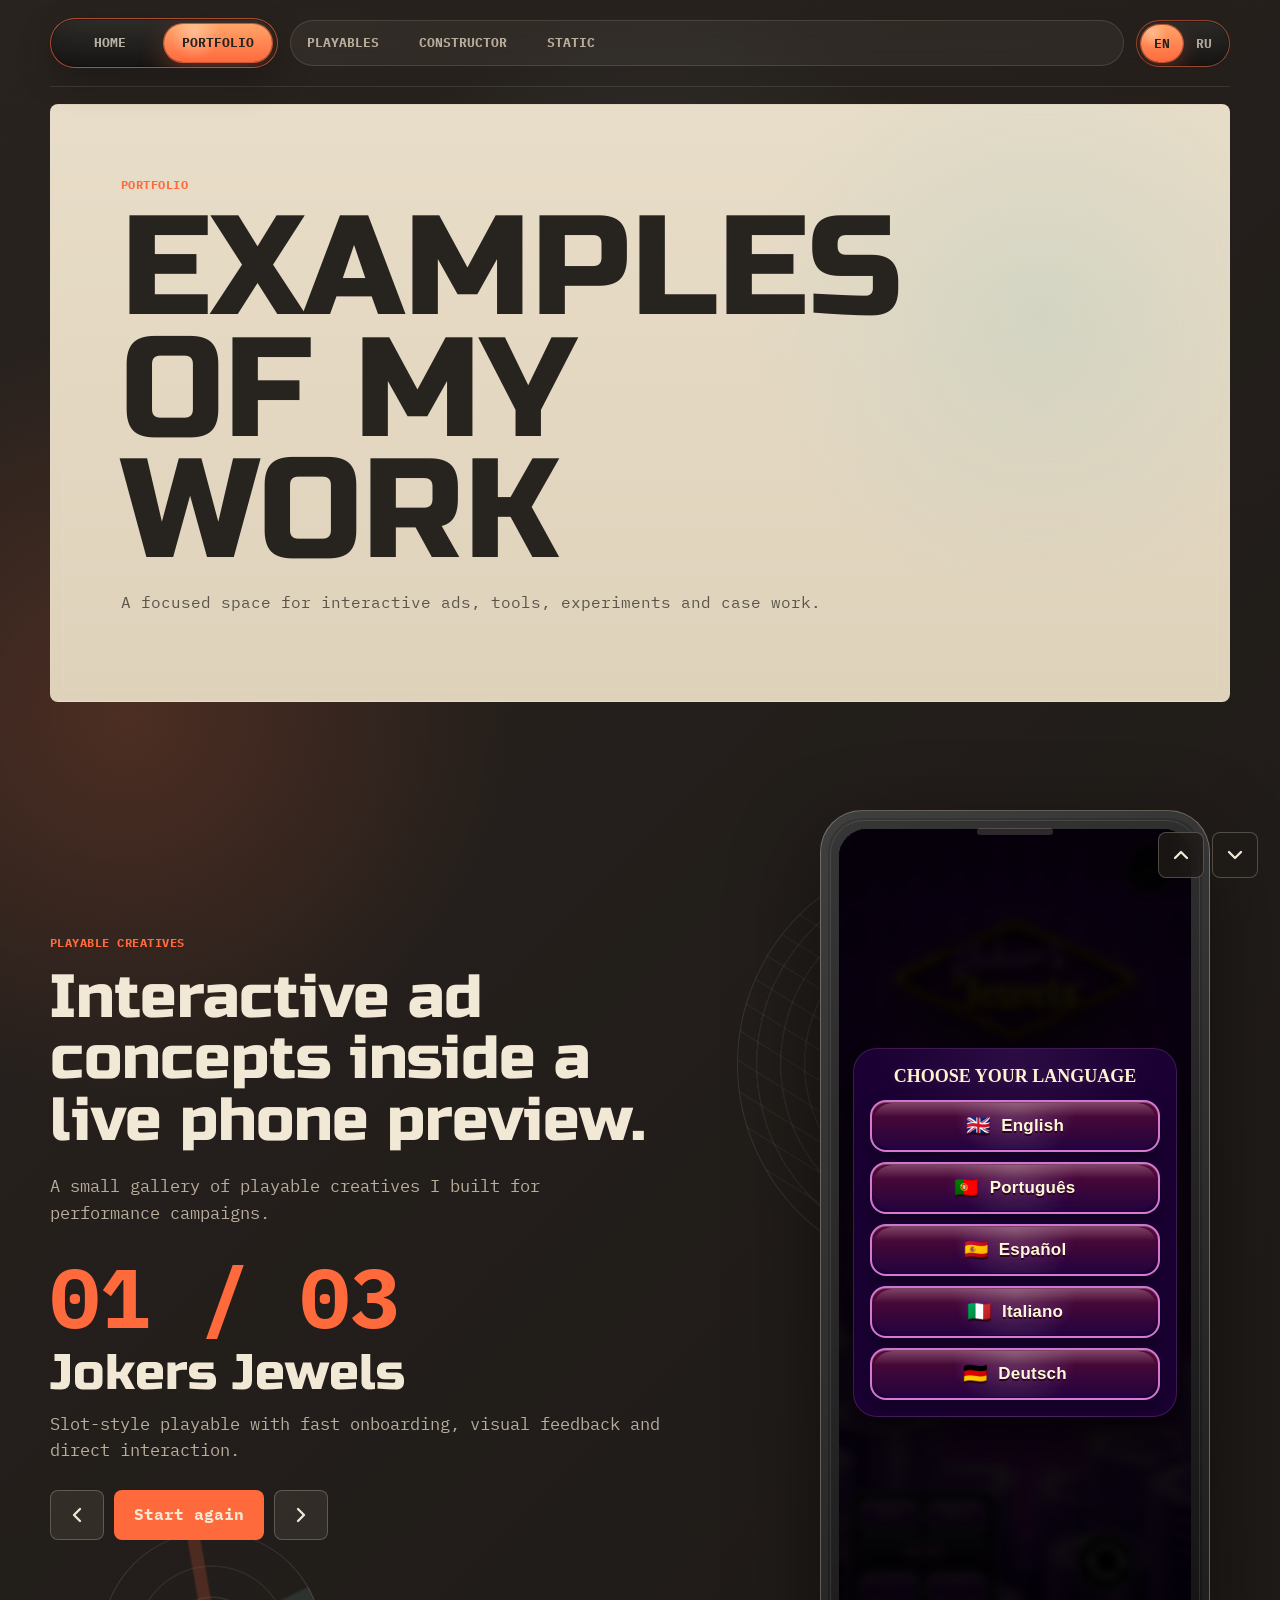
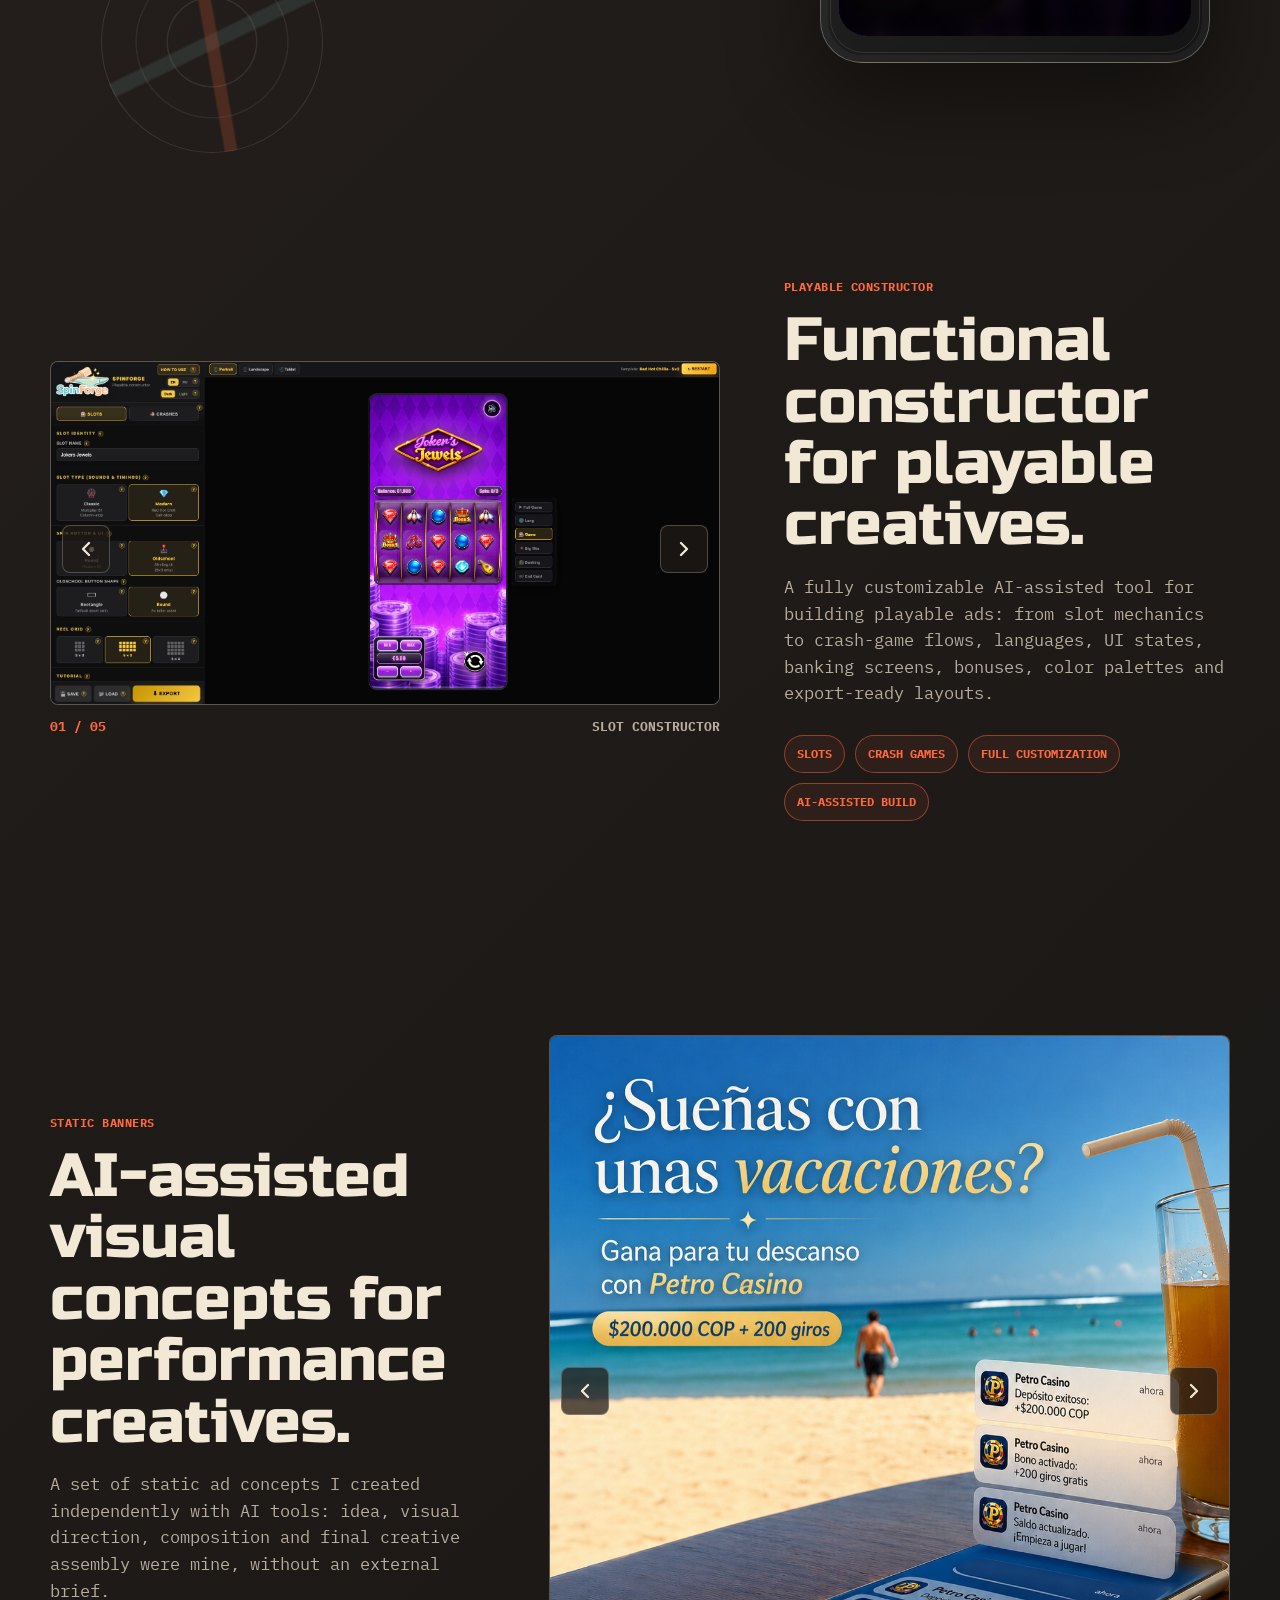
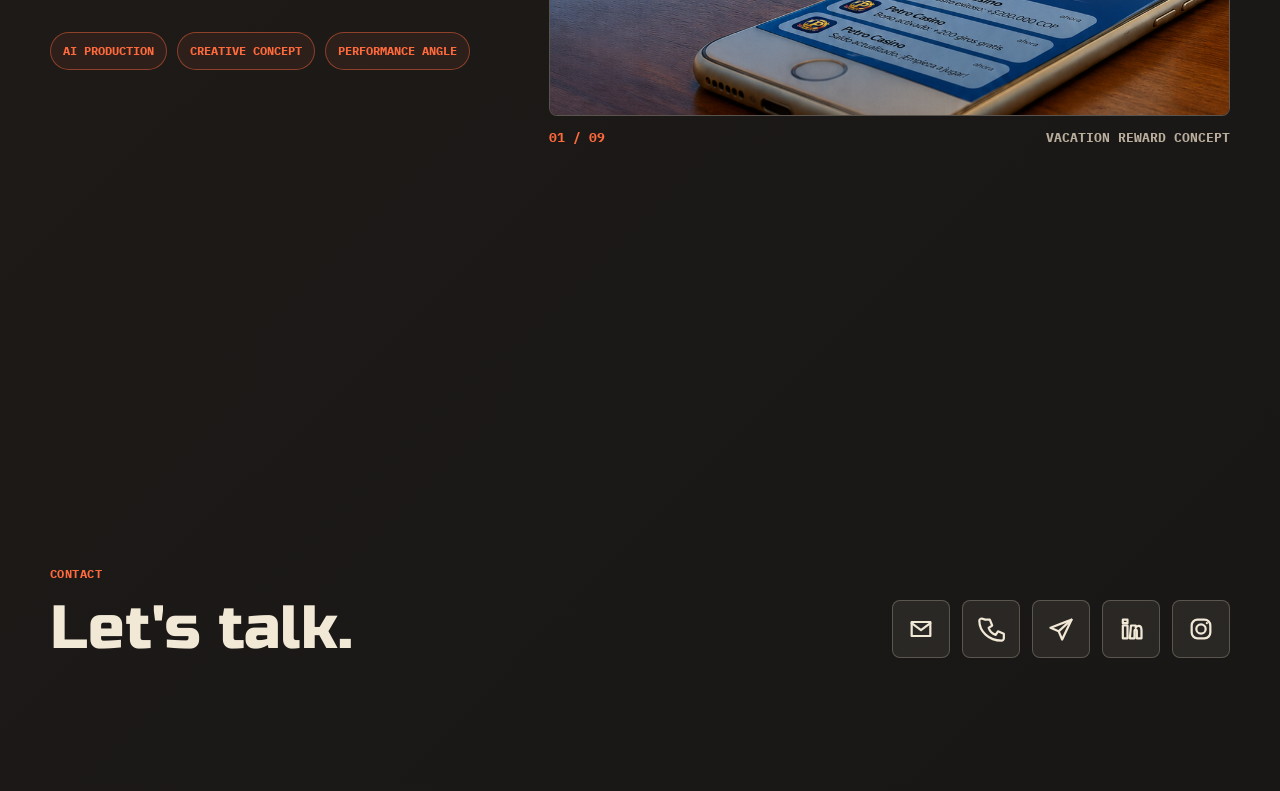
==== resume-site/portfolio.html @ dec9a990 "Add files via upload" ====
<!doctype html>
<html lang="en">
  <head>
    <meta charset="utf-8" />
    <meta name="viewport" content="width=device-width, initial-scale=1" />
    <meta
      name="description"
      content="Portfolio of Malets Danila - playable creatives and performance marketing work."
    />
    <title>Portfolio | Malets Danila</title>
    <link rel="icon" type="image/svg+xml" href="./favicon.svg" />
    <link rel="preconnect" href="https://fonts.googleapis.com" />
    <link rel="preconnect" href="https://fonts.gstatic.com" crossorigin />
    <link
      href="https://fonts.googleapis.com/css2?family=IBM+Plex+Mono:wght@400;500;600;700&family=Inter:wght@400;500;600;700;800&family=Russo+One&display=swap"
      rel="stylesheet"
    />
    <link rel="stylesheet" href="./styles.css" />
  </head>
  <body>
    <div class="grain" aria-hidden="true"></div>
    <header class="site-header">
      <div class="view-switch is-portfolio" aria-label="Site pages">
        <a class="view-switch-button" href="./index.html" data-i18n="nav.home">Home</a>
        <a class="view-switch-button active" href="./portfolio.html" data-i18n="nav.portfolio">Portfolio</a>
      </div>
      <nav class="top-nav" aria-label="Primary navigation">
        <a href="#playables" data-i18n="nav.playables">Playables</a>
        <a href="#constructor" data-i18n="nav.constructor">Constructor</a>
        <a href="#static-banners" data-i18n="nav.static">Static</a>
      </nav>
      <div class="language-switch" aria-label="Language selector">
        <button class="language-button active" type="button" data-lang="en">EN</button>
        <button class="language-button" type="button" data-lang="ru">RU</button>
      </div>
    </header>

    <main id="top">
      <section class="portfolio-hero section-reveal">
        <p class="section-kicker" data-i18n="portfolio.hero.kicker">Portfolio</p>
        <h1 data-i18n="portfolio.hero.title">Examples of my work</h1>
        <p data-i18n="portfolio.hero.body">
          A focused space for interactive ads, tools, experiments and case work.
        </p>
      </section>

      <section class="content-section playable-section portfolio-block section-reveal" id="playables">
        <div class="playable-showcase">
          <div class="playable-panel">
            <p class="section-kicker" data-i18n="playables.kicker">Playable creatives</p>
            <h2 data-i18n="playables.title">Interactive ad concepts inside a live phone preview.</h2>
            <p class="playable-intro" data-i18n="playables.body">
              A small gallery of playable creatives I built for performance campaigns.
            </p>
            <p class="playable-count" data-playable-count>01 / 03</p>
            <h3 data-playable-title>Jokers Jewels</h3>
            <p data-playable-description data-i18n="playables.description.one">
              Slot-style playable with fast onboarding, visual feedback and direct interaction.
            </p>
            <div class="playable-actions">
              <button class="playable-arrow" type="button" data-playable-prev aria-label="Previous creative">
                <svg viewBox="0 0 24 24" aria-hidden="true"><path d="M15 18 9 12l6-6" /></svg>
              </button>
              <button class="restart-button" type="button" data-playable-restart data-i18n="playables.restart">Start again</button>
              <button class="playable-arrow" type="button" data-playable-next aria-label="Next creative">
                <svg viewBox="0 0 24 24" aria-hidden="true"><path d="m9 18 6-6-6-6" /></svg>
              </button>
            </div>
          </div>
          <div class="phone-shell" data-playable-shell>
            <div class="phone-speaker" aria-hidden="true"></div>
            <iframe
              class="playable-frame"
              data-playable-frame
              src="./playables/1.html"
              title="Playable creative preview"
              allow="autoplay; clipboard-write"
            ></iframe>
          </div>
        </div>
      </section>

      <section class="content-section constructor-section portfolio-block section-reveal" id="constructor">
        <div class="constructor-showcase">
          <div class="portfolio-gallery" data-gallery="constructor" aria-label="Playable constructor screenshots">
            <button class="gallery-arrow gallery-arrow-prev" type="button" data-gallery-prev aria-label="Previous screenshot">
              <svg viewBox="0 0 24 24" aria-hidden="true"><path d="M15 18 9 12l6-6" /></svg>
            </button>
            <button class="gallery-open" type="button" data-gallery-open aria-label="Open screenshot">
              <img data-gallery-image src="./assets/constructor/spinforge-slots.png" alt="SpinForge slot constructor interface" />
            </button>
            <button class="gallery-arrow gallery-arrow-next" type="button" data-gallery-next aria-label="Next screenshot">
              <svg viewBox="0 0 24 24" aria-hidden="true"><path d="m9 18 6-6-6-6" /></svg>
            </button>
            <div class="gallery-meta">
              <span data-gallery-count>01 / 05</span>
              <strong data-gallery-title>Slot constructor</strong>
            </div>
          </div>
          <div class="constructor-copy">
            <p class="section-kicker" data-i18n="constructor.kicker">Playable constructor</p>
            <h2 data-i18n="constructor.title">Functional constructor for playable creatives.</h2>
            <p data-i18n="constructor.body">
              A fully customizable AI-assisted tool for building playable ads: from slot mechanics to crash-game flows,
              languages, UI states, banking screens, bonuses, color palettes and export-ready layouts.
            </p>
            <div class="constructor-tags" aria-label="Constructor capabilities">
              <span data-i18n="constructor.tag1">Slots</span>
              <span data-i18n="constructor.tag2">Crash games</span>
              <span data-i18n="constructor.tag3">Full customization</span>
              <span data-i18n="constructor.tag4">AI-assisted build</span>
            </div>
          </div>
        </div>
      </section>

      <section class="content-section static-banners-section portfolio-block section-reveal" id="static-banners">
        <div class="static-banners-showcase">
          <div class="static-banners-copy">
            <p class="section-kicker" data-i18n="banners.kicker">Static banners</p>
            <h2 data-i18n="banners.title">AI-assisted visual concepts for performance creatives.</h2>
            <p data-i18n="banners.body">
              A set of static ad concepts I created independently with AI tools: idea, visual direction,
              composition and final creative assembly were mine, without an external brief.
            </p>
            <div class="constructor-tags" aria-label="Static banner capabilities">
              <span data-i18n="banners.tag1">AI production</span>
              <span data-i18n="banners.tag2">Creative concept</span>
              <span data-i18n="banners.tag3">Performance angle</span>
            </div>
          </div>
          <div class="portfolio-gallery" data-gallery="banners" aria-label="Static banner examples">
            <button class="gallery-arrow gallery-arrow-prev" type="button" data-gallery-prev aria-label="Previous banner">
              <svg viewBox="0 0 24 24" aria-hidden="true"><path d="M15 18 9 12l6-6" /></svg>
            </button>
            <button class="gallery-open" type="button" data-gallery-open aria-label="Open banner">
              <img data-gallery-image src="./assets/banners/pint-2.png" alt="Static AI banner concept" />
            </button>
            <button class="gallery-arrow gallery-arrow-next" type="button" data-gallery-next aria-label="Next banner">
              <svg viewBox="0 0 24 24" aria-hidden="true"><path d="m9 18 6-6-6-6" /></svg>
            </button>
            <div class="gallery-meta">
              <span data-gallery-count>01 / 09</span>
              <strong data-gallery-title>Vacation reward concept</strong>
            </div>
          </div>
        </div>
      </section>
    </main>

    <footer class="site-footer portfolio-contact section-reveal" id="contact">
      <div>
        <p class="section-kicker" data-i18n="contact.kicker">Contact</p>
        <h2 data-i18n="contact.title">Let's talk.</h2>
      </div>
      <div class="contact-zone">
        <div class="contact-icons" aria-label="Contact links">
          <button
            class="contact-icon"
            type="button"
            data-contact-menu
            data-contact-type="email"
            data-contact-value="malets0803@gmail.com"
            data-contact-url="mailto:malets0803@gmail.com"
            aria-label="Email"
          >
            <svg viewBox="0 0 24 24" aria-hidden="true"><path d="M4 6h16v12H4z" /><path d="m4 7 8 6 8-6" /></svg>
          </button>
          <button
            class="contact-icon"
            type="button"
            data-contact-menu
            data-contact-type="phone"
            data-contact-value="+375447981354"
            data-contact-url="tel:+375447981354"
            aria-label="Phone"
          >
            <svg viewBox="0 0 24 24" aria-hidden="true"><path d="M7 4h4l2 5-3 2c1 3 3 5 6 6l2-3 5 2v4c0 1-1 2-2 2C10 22 2 14 2 5c0-1 1-2 2-2Z" /></svg>
          </button>
          <a class="contact-icon" href="https://t.me/Denial43" target="_blank" rel="noreferrer" aria-label="Telegram">
            <svg viewBox="0 0 24 24" aria-hidden="true"><path d="M21 4 3 11l7 3 3 7 8-17Z" /><path d="m10 14 11-10" /></svg>
          </a>
          <a class="contact-icon" href="https://www.linkedin.com/in/denial43/" target="_blank" rel="noreferrer" aria-label="LinkedIn">
            <svg viewBox="0 0 24 24" aria-hidden="true"><path d="M5 9h4v11H5zM5 4h4v3H5zM12 9h4v2c1-2 5-3 5 2v7h-4v-6c0-2-2-2-2 0v6h-4z" /></svg>
          </a>
          <a class="contact-icon" href="https://www.instagram.com/denialmalets" target="_blank" rel="noreferrer" aria-label="Instagram">
            <svg viewBox="0 0 24 24" aria-hidden="true"><rect x="4" y="4" width="16" height="16" rx="5" /><circle cx="12" cy="12" r="4" /><path d="M17 7h.01" /></svg>
          </a>
        </div>
      </div>
    </footer>

    <div class="portfolio-jump" aria-label="Portfolio section navigation">
      <button type="button" data-portfolio-prev aria-label="Previous portfolio block">
        <svg viewBox="0 0 24 24" aria-hidden="true"><path d="m6 15 6-6 6 6" /></svg>
      </button>
      <button type="button" data-portfolio-next aria-label="Next portfolio block">
        <svg viewBox="0 0 24 24" aria-hidden="true"><path d="m6 9 6 6 6-6" /></svg>
      </button>
    </div>

    <div class="gallery-lightbox" data-lightbox hidden>
      <button class="lightbox-close" type="button" data-lightbox-close aria-label="Close image">
        <svg viewBox="0 0 24 24" aria-hidden="true"><path d="M6 6l12 12M18 6 6 18" /></svg>
      </button>
      <button class="lightbox-arrow lightbox-arrow-prev" type="button" data-lightbox-prev aria-label="Previous image">
        <svg viewBox="0 0 24 24" aria-hidden="true"><path d="M15 18 9 12l6-6" /></svg>
      </button>
      <img data-lightbox-image src="" alt="" />
      <button class="lightbox-arrow lightbox-arrow-next" type="button" data-lightbox-next aria-label="Next image">
        <svg viewBox="0 0 24 24" aria-hidden="true"><path d="m9 18 6-6-6-6" /></svg>
      </button>
    </div>

    <div class="contact-popover" data-contact-popover hidden>
      <p data-contact-label></p>
      <div>
        <button type="button" data-copy-contact data-i18n="contact.copy">Copy</button>
        <a href="#" data-open-contact data-i18n="contact.open">Contact</a>
      </div>
    </div>

    <script src="./script.js"></script>
  </body>
</html>
---- resume-site/styles.css ----
:root {
  --bg: #211c18;
  --paper: #e8ddc8;
  --paper-soft: #d8ccb6;
  --surface: rgba(232, 221, 200, 0.08);
  --surface-strong: rgba(232, 221, 200, 0.14);
  --text: #f2e8d6;
  --muted: #b9ad9c;
  --line: rgba(232, 221, 200, 0.26);
  --red: #ff6a3d;
  --cyan: #8ec5c2;
  --lime: #ff6a3d;
  --gold: #ff8a4f;
  --ink: #27231f;
  --shadow: 0 24px 80px rgba(0, 0, 0, 0.42);
  --font-display: "Russo One", Inter, system-ui, sans-serif;
  --font-body: "IBM Plex Mono", Inter, system-ui, sans-serif;
}

* {
  box-sizing: border-box;
}

html {
  width: 100%;
  max-width: 100%;
  overflow-x: hidden;
  scroll-behavior: smooth;
}

body {
  width: 100%;
  max-width: 100%;
  margin: 0;
  min-height: 100vh;
  overflow-x: hidden;
  background:
    radial-gradient(circle at 52% 8%, rgba(142, 197, 194, 0.12), transparent 20rem),
    radial-gradient(circle at 10% 18%, rgba(255, 106, 61, 0.18), transparent 24rem),
    linear-gradient(135deg, #29231f 0%, #1f1b18 48%, #181716 100%);
  color: var(--text);
  font-family: var(--font-body);
  line-height: 1.6;
}

body.lightbox-open {
  overflow: hidden;
}

a {
  color: inherit;
  text-decoration: none;
}

button,
a {
  -webkit-tap-highlight-color: transparent;
}

button {
  font: inherit;
}

img,
svg {
  display: block;
}

.tool-icon-sprite {
  position: absolute;
  width: 0;
  height: 0;
  overflow: hidden;
}

.grain {
  position: fixed;
  inset: 0;
  z-index: -1;
  opacity: 0.24;
  pointer-events: none;
  background-image:
    linear-gradient(rgba(232, 221, 200, 0.05) 1px, transparent 1px),
    linear-gradient(90deg, rgba(232, 221, 200, 0.04) 1px, transparent 1px);
  background-size: 34px 34px;
  mask-image: linear-gradient(to bottom, black, transparent 88%);
}

.site-header {
  position: fixed;
  top: 0;
  left: 50%;
  z-index: 20;
  display: grid;
  grid-template-columns: auto minmax(0, 1fr) auto;
  align-items: center;
  gap: 12px;
  width: min(1180px, calc(100% - 32px));
  margin: 0 auto;
  padding: 18px 0;
  border-bottom: 1px solid rgba(232, 221, 200, 0.12);
  backdrop-filter: blur(18px);
  transform: translateX(-50%);
}

.view-switch {
  position: relative;
  display: inline-grid;
  grid-template-columns: 1fr 1fr;
  gap: 0;
  min-width: max-content;
  padding: 5px;
  border: 1px solid rgba(255, 106, 61, 0.62);
  border-radius: 999px;
  background:
    linear-gradient(180deg, rgba(232, 221, 200, 0.11), rgba(232, 221, 200, 0.025)),
    #171615;
  box-shadow:
    inset 0 0 0 1px rgba(0, 0, 0, 0.34),
    inset 0 -16px 28px rgba(0, 0, 0, 0.22),
    0 14px 36px rgba(0, 0, 0, 0.24);
  overflow: hidden;
}

.view-switch::before {
  content: "";
  position: absolute;
  top: 5px;
  bottom: 5px;
  left: 5px;
  z-index: 0;
  width: calc((100% - 10px) / 2);
  border-radius: 999px;
  background:
    radial-gradient(circle at 28% 24%, rgba(255, 232, 203, 0.46), transparent 32%),
    linear-gradient(180deg, rgba(255, 164, 106, 1), rgba(255, 106, 61, 1));
  box-shadow:
    0 0 0 1px rgba(255, 106, 61, 0.72),
    0 10px 28px rgba(255, 106, 61, 0.32);
  transition:
    transform 560ms cubic-bezier(0.16, 1, 0.3, 1),
    width 560ms cubic-bezier(0.16, 1, 0.3, 1);
}

.view-switch.is-portfolio::before {
  transform: translateX(100%);
}

.view-switch.is-home.switching-to-portfolio::before {
  transform: translateX(100%);
}

.view-switch.is-portfolio.switching-to-home::before {
  transform: translateX(0);
}

.view-switch-button {
  position: relative;
  z-index: 1;
  display: inline-flex;
  min-height: 38px;
  align-items: center;
  justify-content: center;
  min-width: 106px;
  border: 0;
  border-radius: 999px;
  padding: 8px 18px;
  color: rgba(242, 232, 214, 0.72);
  font-size: 0.8rem;
  font-weight: 900;
  line-height: 1;
  text-transform: uppercase;
  white-space: nowrap;
  transition:
    color 300ms ease,
    transform 240ms ease;
}

.view-switch-button:hover {
  transform: translateY(-1px);
}

.view-switch-button.active {
  color: var(--ink);
}

.top-nav {
  display: flex;
  justify-content: flex-start;
  gap: clamp(8px, 1.5vw, 16px);
  min-width: 0;
  overflow: hidden;
  border: 1px solid rgba(232, 221, 200, 0.14);
  border-radius: 999px;
  padding: 4px;
  background: rgba(232, 221, 200, 0.055);
  color: var(--muted);
  font-size: 0.8rem;
  font-weight: 700;
  text-transform: uppercase;
  animation: navTrackIn 420ms ease both;
}

.top-nav a {
  display: inline-flex;
  min-height: 34px;
  align-items: center;
  justify-content: center;
  border: 1px solid transparent;
  border-radius: 999px;
  padding: 7px 11px;
  white-space: nowrap;
  transition:
    color 180ms ease,
    border-color 180ms ease,
    background 180ms ease,
    transform 180ms ease;
  animation: navItemIn 460ms ease both;
}

.top-nav a:nth-child(2) {
  animation-delay: 40ms;
}

.top-nav a:nth-child(3) {
  animation-delay: 80ms;
}

.top-nav a:nth-child(4) {
  animation-delay: 120ms;
}

.top-nav a:hover {
  border-color: rgba(255, 106, 61, 0.28);
  background: rgba(255, 106, 61, 0.08);
  color: var(--text);
  transform: translateY(-1px);
}

.language-switch {
  position: relative;
  display: inline-grid;
  grid-template-columns: 1fr 1fr;
  flex: 0 0 auto;
  padding: 4px;
  border: 1px solid rgba(255, 106, 61, 0.5);
  border-radius: 999px;
  background:
    linear-gradient(180deg, rgba(232, 221, 200, 0.1), rgba(232, 221, 200, 0.02)),
    #171615;
  box-shadow:
    inset 0 0 0 1px rgba(0, 0, 0, 0.28),
    inset 0 -12px 22px rgba(0, 0, 0, 0.2);
  overflow: hidden;
}

.language-switch::before {
  content: "";
  position: absolute;
  top: 4px;
  bottom: 4px;
  left: 4px;
  width: calc((100% - 8px) / 2);
  border-radius: 999px;
  background:
    radial-gradient(circle at 28% 24%, rgba(255, 232, 203, 0.42), transparent 34%),
    linear-gradient(180deg, rgba(255, 164, 106, 1), rgba(255, 106, 61, 1));
  box-shadow:
    0 0 0 1px rgba(255, 106, 61, 0.64),
    0 8px 22px rgba(255, 106, 61, 0.28);
  transition: transform 420ms cubic-bezier(0.16, 1, 0.3, 1);
}

html[lang="ru"] .language-switch::before {
  transform: translateX(100%);
}

.language-button {
  position: relative;
  z-index: 1;
  min-width: 42px;
  border: 0;
  border-radius: 999px;
  padding: 8px 10px;
  background: transparent;
  color: rgba(242, 232, 214, 0.68);
  cursor: pointer;
  font-size: 0.82rem;
  font-weight: 800;
  transition:
    color 220ms ease,
    transform 180ms ease;
}

.language-button:hover {
  transform: translateY(-1px);
}

.language-button.active {
  color: var(--ink);
}

main,
.site-footer {
  width: min(1180px, calc(100% - 32px));
  margin: 0 auto;
  min-width: 0;
}

main {
  padding-top: 86px;
}

.hero {
  display: grid;
  grid-template-columns: minmax(0, 1.04fr) minmax(320px, 0.72fr);
  gap: clamp(32px, 6vw, 64px);
  align-items: center;
  min-height: calc(100vh - 86px);
  margin-top: 18px;
  border: 1px solid var(--line);
  border-radius: 8px;
  padding: clamp(24px, 4vw, 48px);
  background:
    radial-gradient(circle at 64% 38%, rgba(142, 197, 194, 0.22), transparent 15rem),
    linear-gradient(180deg, var(--paper) 0%, #dfd2bb 100%);
  color: var(--ink);
}

.eyebrow,
.section-kicker,
.about-label {
  margin: 0 0 14px;
  color: var(--red);
  font-size: 0.76rem;
  font-weight: 800;
  letter-spacing: 0.04em;
  text-transform: uppercase;
}

h1,
h2,
h3,
p {
  margin-top: 0;
}

h1 {
  max-width: 850px;
  margin-bottom: 18px;
  font-size: clamp(3.7rem, 11vw, 9.8rem);
  line-height: 0.86;
  font-family: var(--font-display);
  font-weight: 400;
  letter-spacing: 0;
  overflow-wrap: normal;
  word-break: keep-all;
}

html[lang="ru"] h1 {
  font-size: clamp(3.6rem, 10.2vw, 9.1rem);
}

h2 {
  margin-bottom: 22px;
  font-size: clamp(2rem, 4.8vw, 4.4rem);
  line-height: 1;
  font-family: var(--font-display);
  font-weight: 400;
  letter-spacing: 0;
}

h3 {
  margin-bottom: 10px;
  font-size: 1.08rem;
  line-height: 1.25;
  font-family: var(--font-display);
  font-weight: 400;
}

.hero-role {
  max-width: 700px;
  color: var(--red);
  font-size: clamp(0.98rem, 1.8vw, 1.28rem);
  font-weight: 800;
  text-transform: uppercase;
}

.hero-summary {
  max-width: 700px;
  color: rgba(39, 35, 31, 0.74);
  font-size: clamp(1rem, 1.45vw, 1.08rem);
}

.hero-actions {
  display: flex;
  flex-wrap: wrap;
  gap: 12px;
  margin-top: 32px;
}

.primary-action,
.secondary-action {
  display: inline-flex;
  min-height: 48px;
  align-items: center;
  justify-content: center;
  border-radius: 8px;
  padding: 13px 18px;
  font-weight: 800;
  text-transform: uppercase;
  font-size: 0.8rem;
  transition:
    transform 180ms ease,
    border-color 180ms ease,
    background 180ms ease;
}

.primary-action {
  background: var(--red);
  color: var(--ink);
}

.secondary-action {
  border: 1px solid rgba(39, 35, 31, 0.3);
  background: transparent;
  color: var(--ink);
}

.primary-action:hover,
.secondary-action:hover {
  transform: translateY(-2px);
}

.hero-visual {
  position: relative;
  justify-self: end;
  width: min(430px, 100%);
}

.portrait-frame {
  position: relative;
  overflow: hidden;
  border: 1px solid rgba(39, 35, 31, 0.32);
  border-radius: 8px;
  box-shadow: var(--shadow);
  transform: rotate(1.5deg);
}

.carousel {
  aspect-ratio: 3 / 4;
  background: rgba(39, 35, 31, 0.12);
}

.carousel-slide {
  position: absolute;
  inset: 0;
  width: 100%;
  height: 100%;
  object-fit: cover;
  object-position: center;
  opacity: 0;
  transform: scale(1.03);
  filter: saturate(1.08) contrast(1.04);
  transition:
    opacity 700ms ease,
    transform 1100ms ease;
}

.carousel-slide:nth-child(2) {
  object-position: 50% 34%;
}

.carousel-slide:nth-child(3) {
  object-position: 48% 48%;
}

.carousel-slide.active {
  opacity: 1;
  transform: scale(1);
}

.carousel-controls {
  position: absolute;
  inset: 0;
  display: flex;
  align-items: center;
  justify-content: space-between;
  padding: 0 12px;
  pointer-events: none;
}

.carousel-button {
  display: grid;
  width: 46px;
  height: 46px;
  place-items: center;
  border: 1px solid rgba(232, 221, 200, 0.32);
  border-radius: 999px;
  background: rgba(17, 17, 18, 0.64);
  color: var(--text);
  cursor: pointer;
  pointer-events: auto;
  backdrop-filter: blur(12px);
  transition:
    transform 180ms ease,
    background 180ms ease,
    border-color 180ms ease;
}

.carousel-button:hover {
  border-color: rgba(199, 255, 102, 0.54);
  background: rgba(17, 17, 18, 0.86);
  transform: scale(1.05);
}

.carousel-button svg {
  width: 25px;
  height: 25px;
  fill: none;
  stroke: currentColor;
  stroke-width: 2.4;
  stroke-linecap: round;
  stroke-linejoin: round;
}

.carousel-dots {
  display: flex;
  justify-content: center;
  gap: 8px;
  margin-top: 18px;
}

.carousel-dots span {
  width: 28px;
  height: 4px;
  border-radius: 999px;
  background: rgba(39, 35, 31, 0.24);
}

.carousel-dots span.active {
  background: var(--red);
}

.metrics-strip {
  display: grid;
  grid-template-columns: repeat(4, minmax(0, 1fr));
  gap: 1px;
  overflow: hidden;
  border: 1px solid var(--line);
  border-radius: 8px;
  background: var(--line);
}

.metrics-strip article {
  min-height: 150px;
  padding: 24px;
  background: var(--paper);
  color: var(--ink);
  position: relative;
}

.metrics-strip article::before,
.skill-card::before,
.achievement-grid article::before,
.about-card::before,
.experience-card::before {
  content: "";
  position: absolute;
  inset: 10px;
  border: 1px solid rgba(39, 35, 31, 0.18);
  clip-path: polygon(0 0, 28px 0, 28px 1px, 1px 1px, 1px 28px, 0 28px, 0 0, 100% 0, 100% 28px, calc(100% - 1px) 28px, calc(100% - 1px) 1px, calc(100% - 28px) 1px, calc(100% - 28px) 0, 100% 0, 100% 100%, calc(100% - 28px) 100%, calc(100% - 28px) calc(100% - 1px), calc(100% - 1px) calc(100% - 1px), calc(100% - 1px) calc(100% - 28px), 100% calc(100% - 28px), 100% 100%, 0 100%, 0 calc(100% - 28px), 1px calc(100% - 28px), 1px calc(100% - 1px), 28px calc(100% - 1px), 28px 100%, 0 100%);
  pointer-events: none;
}

.metrics-strip span {
  display: block;
  margin-bottom: 12px;
  color: var(--red);
  font-size: clamp(2rem, 4.4vw, 3.55rem);
  line-height: 1;
  font-weight: 800;
  overflow-wrap: anywhere;
}

.metrics-strip p,
.skill-card p,
.experience-card p,
.experience-card li,
.achievement-grid p,
.about-card p,
.clean-list,
.contact-hint {
  color: var(--muted);
}

.metrics-strip p {
  color: rgba(39, 35, 31, 0.7);
}

.content-section {
  padding: 108px 0 0;
}

.skills-heading {
  max-width: 760px;
}

.skill-grid {
  display: grid;
  grid-template-columns: repeat(2, minmax(0, 1fr));
  gap: 14px;
}

.skill-card,
.achievement-grid article,
.about-card,
.experience-card {
  border: 1px solid var(--line);
  border-radius: 8px;
  background: var(--surface);
  position: relative;
  transition:
    transform 180ms ease,
    background 180ms ease,
    border-color 180ms ease;
}

.skill-card {
  min-height: 235px;
  padding: 22px;
}

.skill-card::before,
.achievement-grid article::before,
.about-card::before,
.experience-card::before {
  border-color: rgba(232, 221, 200, 0.18);
}

.skill-card:hover,
.achievement-grid article:hover,
.experience-card:hover {
  border-color: rgba(255, 106, 61, 0.72);
  background: var(--surface-strong);
  transform: translateY(-3px);
}

.skill-icon {
  display: grid;
  width: 58px;
  height: 58px;
  place-items: center;
  margin-bottom: 18px;
  border-radius: 8px;
  border: 1px solid rgba(232, 221, 200, 0.2);
}

.skill-icon svg {
  width: 34px;
  height: 34px;
  fill: none;
  stroke: currentColor;
  stroke-width: 3;
  stroke-linecap: round;
  stroke-linejoin: round;
}

.media-icon {
  background: rgba(255, 106, 61, 0.16);
  color: var(--red);
}

.tracking-icon {
  background: rgba(142, 197, 194, 0.14);
  color: var(--cyan);
}

.analytics-icon {
  background: rgba(255, 138, 79, 0.14);
  color: var(--gold);
}

.automation-icon {
  background: rgba(255, 106, 61, 0.12);
  color: var(--red);
}

.creative-icon {
  background: rgba(255, 255, 255, 0.1);
  color: #fff;
}

.leadership-icon {
  background: rgba(142, 197, 194, 0.12);
  color: var(--cyan);
}

.tool-radar-section {
  scroll-margin-top: 96px;
}

.tool-radar {
  display: grid;
  grid-template-columns: minmax(300px, 0.9fr) minmax(0, 1.1fr);
  gap: clamp(24px, 5vw, 58px);
  align-items: center;
  border: 1px solid var(--line);
  border-radius: 8px;
  padding: clamp(18px, 4vw, 36px);
  background:
    radial-gradient(circle at 35% 45%, rgba(142, 197, 194, 0.14), transparent 16rem),
    rgba(232, 221, 200, 0.07);
}

.radar-chart {
  position: relative;
  z-index: 1;
  width: min(420px, 100%);
  justify-self: center;
}

.radar-chart svg {
  width: 100%;
  height: auto;
  overflow: visible;
}

.radar-grid polygon,
.radar-grid line {
  fill: none;
  stroke: rgba(232, 221, 200, 0.28);
  stroke-width: 1.2;
}

.radar-area {
  fill: rgba(255, 106, 61, 0.24);
  stroke: var(--red);
  stroke-width: 3;
}

.radar-icons circle {
  fill: var(--paper);
  stroke: var(--red);
  stroke-width: 2;
}

.radar-point {
  cursor: pointer;
  outline: none;
}

.radar-point circle,
.radar-point > svg {
  transition:
    transform 180ms ease,
    stroke 180ms ease,
    fill 180ms ease;
}

.radar-point:hover circle,
.radar-point:focus-visible circle {
  fill: var(--red);
  stroke: var(--paper);
}

.radar-point:hover > svg,
.radar-point:focus-visible > svg {
  color: var(--ink);
  transform: scale(1.08);
}

.radar-icons svg {
  color: var(--ink);
  fill: none;
  stroke: currentColor;
  stroke-width: 2.3;
  stroke-linecap: round;
  stroke-linejoin: round;
  overflow: visible;
}

.radar-icons .tool-fill,
.tool-list .tool-fill {
  fill: currentColor;
  stroke: none;
  opacity: 0.18;
}

.radar-icons .tool-dot,
.tool-list .tool-dot {
  fill: currentColor;
  stroke: none;
}

.radar-tooltip {
  display: none;
}

.radar-hover-card {
  position: absolute;
  z-index: 8;
  display: grid;
  min-width: 132px;
  gap: 2px;
  border: 1px solid rgba(255, 106, 61, 0.66);
  border-radius: 8px;
  padding: 9px 12px;
  background: rgba(31, 27, 24, 0.96);
  color: var(--text);
  font-family: var(--font-body);
  text-align: center;
  box-shadow: 0 18px 40px rgba(0, 0, 0, 0.34);
  pointer-events: none;
  transform: translate(-50%, calc(-100% - 14px));
  transition:
    opacity 160ms ease,
    transform 160ms ease;
}

.radar-hover-card[hidden] {
  display: none;
}

.radar-hover-card strong {
  font-size: 0.68rem;
  font-weight: 800;
  text-transform: uppercase;
}

.radar-hover-card span {
  color: var(--red);
  font-size: 0.64rem;
  font-weight: 900;
}

.tool-list {
  display: grid;
  grid-template-columns: repeat(2, minmax(0, 1fr));
  gap: 10px;
}

.tool-list article {
  display: grid;
  grid-template-columns: 46px minmax(0, 1fr) auto;
  gap: 10px;
  align-items: center;
  border: 1px solid rgba(232, 221, 200, 0.18);
  border-radius: 8px;
  padding: 10px;
  background: rgba(232, 221, 200, 0.06);
}

.tool-list span {
  display: grid;
  width: 42px;
  height: 42px;
  place-items: center;
  border: 1px solid rgba(255, 106, 61, 0.42);
  border-radius: 8px;
  color: var(--red);
  font-size: 0.7rem;
  font-weight: 800;
}

.tool-list svg {
  width: 25px;
  height: 25px;
  fill: none;
  stroke: currentColor;
  stroke-width: 2.3;
  stroke-linecap: round;
  stroke-linejoin: round;
}

.tool-list strong {
  min-width: 0;
  color: var(--text);
  font-size: 0.78rem;
  line-height: 1.25;
}

.tool-list em {
  color: var(--paper);
  font-style: normal;
  font-weight: 800;
}

.section-heading {
  max-width: 840px;
  margin-bottom: 38px;
}

.experience-list {
  display: grid;
  gap: 18px;
}

.experience-card {
  padding: clamp(20px, 4vw, 34px);
}

.experience-topline {
  display: grid;
  grid-template-columns: minmax(0, 1fr) auto;
  gap: 20px;
  align-items: start;
  margin-bottom: 12px;
}

.company-name {
  margin-bottom: 6px;
  color: var(--red) !important;
  font-size: clamp(1.25rem, 3vw, 2.1rem);
  line-height: 1.05;
  font-weight: 800;
}

.experience-card h3 {
  margin-bottom: 0;
  color: var(--text);
  font-size: clamp(1.05rem, 2vw, 1.35rem);
}

.job-type {
  display: inline-flex;
  align-items: center;
  min-height: 34px;
  border: 1px solid rgba(255, 106, 61, 0.35);
  border-radius: 999px;
  padding: 6px 12px;
  color: var(--red);
  font-size: 0.84rem;
  font-weight: 800;
  white-space: nowrap;
}

.job-period {
  margin-bottom: 20px;
  color: var(--muted);
  font-weight: 700;
}

.experience-summary {
  max-width: 850px;
  margin-bottom: 18px;
  color: var(--paper) !important;
  font-size: 1.02rem;
}

.experience-card ul {
  display: grid;
  gap: 10px;
  margin: 0;
  padding-left: 20px;
}

.playable-section {
  scroll-margin-top: 96px;
}

.portfolio-cta,
.portfolio-hero,
.portfolio-next {
  position: relative;
  overflow: hidden;
  border: 1px solid var(--line);
  border-radius: 8px;
}

.portfolio-cta {
  display: grid;
  grid-template-columns: minmax(0, 1fr) auto;
  gap: 28px;
  align-items: end;
  padding: clamp(24px, 5vw, 52px);
  background:
    radial-gradient(circle at 82% 22%, rgba(142, 197, 194, 0.16), transparent 16rem),
    rgba(232, 221, 200, 0.08);
}

.portfolio-cta::before,
.portfolio-hero::before,
.portfolio-next::before {
  content: "";
  position: absolute;
  inset: 12px;
  border: 1px solid rgba(232, 221, 200, 0.18);
  pointer-events: none;
}

.portfolio-cta h2,
.portfolio-hero h1,
.portfolio-next h2 {
  margin-bottom: 18px;
}

.portfolio-cta p:not(.section-kicker),
.portfolio-hero p:not(.section-kicker),
.portfolio-next p:not(.section-kicker) {
  max-width: 760px;
  color: var(--muted);
}

.portfolio-cta-button {
  display: inline-flex;
  min-height: 62px;
  align-items: center;
  justify-content: center;
  border-radius: 8px;
  padding: 16px 24px;
  background: var(--red);
  color: var(--ink);
  font-weight: 800;
  text-transform: uppercase;
  white-space: nowrap;
  transition:
    transform 180ms ease,
    background 180ms ease;
}

.portfolio-cta-button:hover {
  transform: translateY(-2px);
}

.portfolio-hero {
  margin-top: 18px;
  padding: clamp(28px, 6vw, 70px);
  background:
    radial-gradient(circle at 84% 35%, rgba(142, 197, 194, 0.2), transparent 18rem),
    linear-gradient(180deg, var(--paper) 0%, #dfd2bb 100%);
  color: var(--ink);
}

.portfolio-hero p:not(.section-kicker) {
  color: rgba(39, 35, 31, 0.72);
}

.portfolio-next {
  padding: clamp(22px, 4vw, 40px);
  background: rgba(232, 221, 200, 0.08);
}

.playable-showcase {
  display: grid;
  grid-template-columns: minmax(0, 1fr) minmax(300px, 430px);
  gap: clamp(28px, 6vw, 72px);
  align-items: center;
  position: relative;
}

.playable-showcase::after {
  content: "";
  position: absolute;
  right: 6%;
  top: 5%;
  width: min(420px, 38vw);
  aspect-ratio: 1;
  border: 1px solid rgba(142, 197, 194, 0.28);
  border-radius: 50%;
  background:
    repeating-radial-gradient(circle, transparent 0 22px, rgba(142, 197, 194, 0.16) 23px 24px),
    repeating-linear-gradient(32deg, transparent 0 24px, rgba(142, 197, 194, 0.11) 25px 26px);
  opacity: 0.55;
  pointer-events: none;
  z-index: -1;
}

.phone-shell {
  position: relative;
  width: min(390px, 100%);
  aspect-ratio: 9 / 19.5;
  justify-self: center;
  border: 1px solid rgba(232, 221, 200, 0.36);
  border-radius: 42px;
  padding: 18px;
  background:
    linear-gradient(145deg, rgba(255, 255, 255, 0.18), rgba(255, 255, 255, 0.04)),
    #0b0b0c;
  box-shadow:
    0 30px 90px rgba(0, 0, 0, 0.48),
    inset 0 0 0 7px rgba(255, 255, 255, 0.04);
}

.phone-shell.switching {
  animation: phoneSwap 520ms ease both;
}

.phone-shell::before {
  content: "";
  position: absolute;
  inset: 9px;
  border-radius: 34px;
  border: 1px solid rgba(232, 221, 200, 0.12);
  pointer-events: none;
}

.phone-speaker {
  position: absolute;
  top: 17px;
  left: 50%;
  z-index: 2;
  width: 76px;
  height: 7px;
  border-radius: 999px;
  background: rgba(232, 221, 200, 0.18);
  transform: translateX(-50%);
}

.playable-frame {
  width: 100%;
  height: 100%;
  border: 0;
  border-radius: 28px;
  background: #000;
}

.playable-panel {
  max-width: 650px;
}

.playable-count {
  margin: 34px 0 14px;
  color: var(--red);
  font-size: clamp(2.6rem, 7vw, 5.2rem);
  line-height: 0.9;
  font-weight: 800;
}

.playable-panel h3 {
  margin-bottom: 12px;
  font-size: clamp(1.7rem, 4vw, 3.1rem);
  line-height: 1;
}

.playable-panel [data-playable-title],
.playable-panel [data-playable-description],
.playable-count {
  transition:
    opacity 220ms ease,
    transform 220ms ease;
}

.playable-panel.text-switching [data-playable-title],
.playable-panel.text-switching [data-playable-description],
.playable-panel.text-switching .playable-count {
  opacity: 0;
  transform: translateY(12px);
}

.playable-panel p:not(.playable-count):not(.section-kicker) {
  color: var(--muted);
  font-size: 1.04rem;
}

.playable-intro {
  max-width: 560px;
  margin-bottom: 0;
}

.playable-actions {
  display: flex;
  flex-wrap: wrap;
  gap: 10px;
  margin-top: 26px;
}

.playable-arrow,
.restart-button {
  display: grid;
  min-height: 50px;
  place-items: center;
  border: 1px solid var(--line);
  border-radius: 8px;
  background: rgba(232, 221, 200, 0.08);
  color: var(--text);
  cursor: pointer;
  font-weight: 800;
  transition:
    transform 180ms ease,
    background 180ms ease,
    border-color 180ms ease;
}

.playable-arrow {
  width: 54px;
}

.restart-button {
  min-width: 150px;
  padding: 0 18px;
  background: var(--red);
  border-color: transparent;
}

.playable-arrow:hover,
.restart-button:hover {
  border-color: rgba(199, 255, 102, 0.54);
  transform: translateY(-2px);
}

.playable-arrow svg {
  width: 24px;
  height: 24px;
  fill: none;
  stroke: currentColor;
  stroke-width: 2.3;
  stroke-linecap: round;
  stroke-linejoin: round;
}

.constructor-section {
  padding-top: 18vh;
}

.portfolio-block {
  position: relative;
  min-height: calc(100vh - 90px);
  display: grid;
  align-items: center;
  scroll-margin-top: 90px;
}

.portfolio-block::before {
  content: "";
  position: absolute;
  top: -15vh;
  right: clamp(-36px, 4vw, 54px);
  z-index: -1;
  width: min(360px, 48vw);
  aspect-ratio: 1;
  border: 1px solid rgba(142, 197, 194, 0.26);
  border-radius: 50%;
  background:
    radial-gradient(circle, transparent 0 18%, rgba(142, 197, 194, 0.24) 18.4% 18.8%, transparent 19.2% 34%, rgba(142, 197, 194, 0.18) 34.4% 34.8%, transparent 35.2% 50%, rgba(142, 197, 194, 0.15) 50.4% 50.8%, transparent 51.2%),
    repeating-linear-gradient(23deg, transparent 0 24px, rgba(142, 197, 194, 0.12) 25px 26px);
  opacity: 0;
  transform: translateX(78px) rotate(12deg);
  transition:
    opacity 720ms ease,
    transform 720ms ease;
  pointer-events: none;
}

.portfolio-block::after {
  content: "";
  position: absolute;
  left: clamp(-18px, 4vw, 68px);
  bottom: -10vh;
  z-index: -1;
  width: min(220px, 34vw);
  aspect-ratio: 1;
  border: 1px solid rgba(232, 221, 200, 0.24);
  border-radius: 50%;
  background:
    linear-gradient(80deg, transparent 47%, rgba(255, 106, 61, 0.36) 48% 52%, transparent 53%),
    linear-gradient(154deg, transparent 47%, rgba(142, 197, 194, 0.24) 48% 52%, transparent 53%),
    radial-gradient(circle, transparent 0 28%, rgba(232, 221, 200, 0.18) 28.5% 29%, transparent 29.5% 48%, rgba(232, 221, 200, 0.14) 48.5% 49%, transparent 49.5%);
  opacity: 0;
  transform: translateX(-64px) rotate(-16deg);
  transition:
    opacity 720ms ease 80ms,
    transform 720ms ease 80ms;
  pointer-events: none;
}

.portfolio-block.visible::before,
.portfolio-block.visible::after {
  opacity: 0.55;
  transform: translateX(0) rotate(0deg);
}

.playable-section::before {
  display: none;
}

.constructor-section::before {
  right: auto;
  left: clamp(-42px, 4vw, 72px);
  transform: translateX(-74px) rotate(-18deg);
}

.constructor-section.visible::before {
  transform: translateX(0);
}

.static-banners-section::after {
  left: auto;
  right: clamp(-22px, 4vw, 72px);
  transform: translateX(68px) rotate(16deg);
}

.static-banners-section.visible::after {
  transform: translateX(0);
}

.constructor-showcase {
  display: grid;
  grid-template-columns: minmax(0, 1.2fr) minmax(260px, 0.8fr);
  gap: clamp(28px, 5vw, 64px);
  align-items: center;
}

.constructor-copy {
  position: static;
}

.constructor-copy h2 {
  margin-bottom: 18px;
}

.constructor-copy p:not(.section-kicker) {
  color: var(--muted);
  font-size: 1.04rem;
}

.constructor-tags {
  display: flex;
  flex-wrap: wrap;
  gap: 10px;
  margin-top: 28px;
}

.constructor-tags span {
  border: 1px solid rgba(255, 106, 61, 0.46);
  border-radius: 999px;
  padding: 8px 12px;
  color: var(--red);
  background: rgba(255, 106, 61, 0.08);
  font-size: 0.78rem;
  font-weight: 800;
  text-transform: uppercase;
}

.portfolio-gallery {
  position: relative;
  display: grid;
  gap: 12px;
}

.gallery-open {
  position: relative;
  border: 1px solid var(--line);
  border-radius: 8px;
  padding: 0;
  overflow: hidden;
  background: rgba(232, 221, 200, 0.06);
  cursor: zoom-in;
}

.gallery-open::after {
  content: "";
  position: absolute;
  inset: 0;
  border: 1px solid rgba(255, 106, 61, 0);
  transition: border-color 180ms ease;
}

.gallery-open:hover::after {
  border-color: rgba(255, 106, 61, 0.58);
}

.gallery-open img {
  display: block;
  width: 100%;
  aspect-ratio: 16 / 8.2;
  object-fit: cover;
  object-position: center top;
  transition:
    opacity 260ms ease,
    transform 360ms ease;
}

[data-gallery="banners"] .gallery-open img {
  aspect-ratio: 1 / 1;
  object-position: center;
}

.portfolio-gallery.switching .gallery-open img {
  opacity: 0;
  transform: scale(0.985);
}

.gallery-arrow,
.lightbox-arrow,
.lightbox-close {
  display: grid;
  place-items: center;
  border: 1px solid var(--line);
  border-radius: 8px;
  background: rgba(31, 27, 24, 0.74);
  color: var(--text);
  cursor: pointer;
}

.gallery-arrow {
  position: absolute;
  top: 50%;
  z-index: 2;
  width: 48px;
  height: 48px;
  transform: translateY(-50%);
}

.gallery-arrow-prev {
  left: 12px;
}

.gallery-arrow-next {
  right: 12px;
}

.gallery-arrow:hover,
.lightbox-arrow:hover,
.lightbox-close:hover {
  border-color: rgba(255, 106, 61, 0.62);
  color: var(--red);
}

.gallery-arrow svg,
.lightbox-arrow svg,
.lightbox-close svg {
  width: 24px;
  height: 24px;
  fill: none;
  stroke: currentColor;
  stroke-width: 2.3;
  stroke-linecap: round;
  stroke-linejoin: round;
}

.gallery-meta {
  display: flex;
  justify-content: space-between;
  gap: 14px;
  color: var(--muted);
  font-size: 0.8rem;
  font-weight: 800;
  text-transform: uppercase;
}

.gallery-meta span {
  color: var(--red);
}

.static-banners-section {
  padding-top: 18vh;
  padding-bottom: 34vh;
}

.static-banners-showcase {
  display: grid;
  grid-template-columns: minmax(260px, 0.78fr) minmax(0, 1.22fr);
  gap: clamp(28px, 5vw, 64px);
  align-items: center;
}

.static-banners-copy {
  position: static;
}

.static-banners-copy h2 {
  margin-bottom: 18px;
}

.static-banners-copy p:not(.section-kicker) {
  color: var(--muted);
  font-size: 1.04rem;
}

.gallery-lightbox {
  position: fixed;
  inset: 0;
  z-index: 60;
  display: grid;
  place-items: center;
  padding: 56px;
  background: rgba(12, 11, 10, 0.88);
  backdrop-filter: blur(14px);
}

.gallery-lightbox[hidden] {
  display: none;
}

.gallery-lightbox img {
  max-width: min(1180px, 92vw);
  max-height: 86vh;
  border: 1px solid var(--line);
  border-radius: 8px;
  object-fit: contain;
  background: #0b0b0c;
}

.lightbox-close,
.lightbox-arrow {
  position: fixed;
  z-index: 61;
  width: 52px;
  height: 52px;
}

.lightbox-close {
  top: 22px;
  right: 22px;
}

.lightbox-arrow {
  top: 50%;
  transform: translateY(-50%);
}

.lightbox-arrow-prev {
  left: 22px;
}

.lightbox-arrow-next {
  right: 22px;
}

.portfolio-contact {
  padding-top: 0;
  padding-bottom: 24vh;
}

.portfolio-jump {
  position: fixed;
  right: 22px;
  bottom: 22px;
  z-index: 30;
  display: grid;
  grid-template-columns: 1fr 1fr;
  gap: 8px;
}

.portfolio-jump button {
  display: grid;
  width: 46px;
  height: 46px;
  place-items: center;
  border: 1px solid var(--line);
  border-radius: 8px;
  background: rgba(31, 27, 24, 0.78);
  color: var(--text);
  cursor: pointer;
  backdrop-filter: blur(12px);
}

.portfolio-jump button:hover {
  border-color: rgba(255, 106, 61, 0.62);
  color: var(--red);
}

.portfolio-jump svg {
  width: 24px;
  height: 24px;
  fill: none;
  stroke: currentColor;
  stroke-width: 2.3;
  stroke-linecap: round;
  stroke-linejoin: round;
}

@keyframes phoneSwap {
  0% {
    opacity: 0.62;
    transform: translateX(18px) scale(0.985);
  }
  100% {
    opacity: 1;
    transform: translateX(0) scale(1);
  }
}

.highlight-section {
  padding-top: 118px;
}

.achievement-grid {
  display: grid;
  grid-template-columns: repeat(3, minmax(0, 1fr));
  gap: 14px;
}

.achievement-grid article,
.about-card {
  padding: 22px;
}

.achievement-grid span {
  display: block;
  margin-bottom: 18px;
  color: var(--red);
  font-size: clamp(2.8rem, 7vw, 5.3rem);
  line-height: 0.9;
  font-weight: 800;
}

.about-grid {
  display: grid;
  grid-template-columns: repeat(3, minmax(0, 1fr));
  gap: 14px;
}

.about-card {
  min-height: 230px;
}

.about-card h3 {
  font-size: clamp(1.25rem, 2.3vw, 1.8rem);
}

.about-card.wide a {
  color: var(--red);
  text-decoration: underline;
  text-decoration-color: rgba(255, 106, 61, 0.45);
  text-underline-offset: 5px;
}

.clean-list {
  display: grid;
  gap: 10px;
  margin: 0;
  padding: 0;
  list-style: none;
}

.clean-list li {
  display: flex;
  align-items: center;
  gap: 10px;
}

.clean-list li::before {
  content: "";
  width: 8px;
  height: 8px;
  border-radius: 999px;
  background: var(--red);
}

.site-footer {
  display: grid;
  grid-template-columns: minmax(0, 1fr) auto;
  gap: 32px;
  align-items: center;
  padding: 110px 0 132px;
}

.site-footer h2 {
  margin-bottom: 0;
}

.contact-zone {
  display: grid;
  justify-items: end;
  gap: 16px;
  transform: translateY(17px);
}

.contact-icons {
  display: flex;
  flex-wrap: wrap;
  justify-content: flex-end;
  gap: 12px;
}

.contact-icon {
  display: grid;
  width: 58px;
  height: 58px;
  place-items: center;
  border: 1px solid var(--line);
  border-radius: 8px;
  background: rgba(232, 221, 200, 0.08);
  color: var(--text);
  cursor: pointer;
  transition:
    transform 180ms ease,
    border-color 180ms ease,
    background 180ms ease;
}

.contact-icon:hover,
.contact-icon.active {
  border-color: rgba(255, 106, 61, 0.64);
  background: rgba(255, 106, 61, 0.14);
  transform: translateY(-2px);
}

.contact-icon svg {
  width: 28px;
  height: 28px;
  fill: none;
  stroke: currentColor;
  stroke-width: 1.9;
  stroke-linecap: round;
  stroke-linejoin: round;
}

.contact-popover {
  position: fixed;
  z-index: 50;
  width: min(280px, calc(100vw - 24px));
  border: 1px solid rgba(232, 221, 200, 0.24);
  border-radius: 8px;
  padding: 14px;
  background: rgba(17, 17, 18, 0.94);
  box-shadow: var(--shadow);
  backdrop-filter: blur(18px);
}

.contact-popover p {
  margin: 0 0 12px;
  color: var(--text);
  font-size: 0.92rem;
  font-weight: 800;
  overflow-wrap: anywhere;
}

.contact-popover div {
  display: grid;
  grid-template-columns: 1fr 1fr;
  gap: 8px;
}

.contact-popover button,
.contact-popover a {
  display: grid;
  min-height: 40px;
  place-items: center;
  border: 1px solid var(--line);
  border-radius: 8px;
  padding: 9px 10px;
  background: rgba(232, 221, 200, 0.08);
  color: var(--text);
  cursor: pointer;
  font-weight: 800;
}

.contact-popover a {
  background: var(--red);
  border-color: transparent;
}

.section-reveal {
  opacity: 0;
  transform: translate3d(0, 28px, 0) scale(0.985);
  transition:
    opacity 760ms cubic-bezier(0.16, 1, 0.3, 1),
    transform 760ms cubic-bezier(0.16, 1, 0.3, 1);
}

.section-reveal.visible {
  opacity: 1;
  transform: translate3d(0, 0, 0) scale(1);
}

.section-reveal.visible .skill-card,
.section-reveal.visible .experience-card,
.section-reveal.visible .achievement-grid article,
.section-reveal.visible .about-card,
.section-reveal.visible .tool-list article {
  animation: itemReveal 680ms cubic-bezier(0.16, 1, 0.3, 1) both;
}

.section-reveal.visible .skill-card:nth-child(2),
.section-reveal.visible .experience-card:nth-child(2),
.section-reveal.visible .achievement-grid article:nth-child(2),
.section-reveal.visible .about-card:nth-child(2),
.section-reveal.visible .tool-list article:nth-child(2) {
  animation-delay: 70ms;
}

.section-reveal.visible .skill-card:nth-child(3),
.section-reveal.visible .experience-card:nth-child(3),
.section-reveal.visible .achievement-grid article:nth-child(3),
.section-reveal.visible .about-card:nth-child(3),
.section-reveal.visible .tool-list article:nth-child(3) {
  animation-delay: 140ms;
}

.section-reveal.visible .skill-card:nth-child(4),
.section-reveal.visible .about-card:nth-child(4),
.section-reveal.visible .tool-list article:nth-child(4) {
  animation-delay: 210ms;
}

.section-reveal.visible .skill-card:nth-child(5),
.section-reveal.visible .tool-list article:nth-child(5) {
  animation-delay: 280ms;
}

.section-reveal.visible .skill-card:nth-child(6),
.section-reveal.visible .tool-list article:nth-child(6) {
  animation-delay: 350ms;
}

@keyframes navTrackIn {
  from {
    opacity: 0;
    transform: translateX(-18px);
  }
  to {
    opacity: 1;
    transform: translateX(0);
  }
}

@keyframes navItemIn {
  from {
    opacity: 0;
    transform: translateX(-10px);
  }
  to {
    opacity: 1;
    transform: translateX(0);
  }
}

@keyframes itemReveal {
  from {
    opacity: 0;
    transform: translate3d(0, 18px, 0) scale(0.98);
  }
  to {
    opacity: 1;
    transform: translate3d(0, 0, 0) scale(1);
  }
}

@media (prefers-reduced-motion: reduce) {
  *,
  *::before,
  *::after {
    animation-duration: 0.001ms !important;
    scroll-behavior: auto !important;
    transition-duration: 0.001ms !important;
  }
}

@media (max-width: 980px) {
  .site-header {
    display: grid;
    grid-template-columns: minmax(118px, auto) minmax(0, 1fr) auto;
    width: min(1180px, calc(100% - 16px));
    max-width: calc(100vw - 16px);
    gap: 5px;
    overflow: hidden;
  }

  main {
    padding-top: 72px;
  }

  .view-switch {
    min-width: 0;
    padding: 3px;
  }

  .view-switch::before {
    top: 3px;
    bottom: 3px;
    left: 3px;
    width: calc((100% - 6px) / 2);
  }

  .view-switch-button {
    min-height: 34px;
    min-width: clamp(54px, 17vw, 74px);
    padding: 6px 7px;
    font-size: clamp(0.52rem, 1.9vw, 0.64rem);
  }

  .top-nav {
    align-items: center;
    gap: 5px;
    min-width: 0;
    overflow-x: auto;
    padding: 3px;
    scrollbar-width: none;
  }

  .top-nav::-webkit-scrollbar {
    display: none;
  }

  .top-nav a {
    flex: 0 0 auto;
    display: inline-flex;
    min-height: 34px;
    align-items: center;
    padding: 6px 7px;
    font-size: clamp(0.52rem, 1.8vw, 0.64rem);
    line-height: 1;
  }

  .language-switch {
    padding: 2px;
  }

  .language-switch::before {
    top: 2px;
    bottom: 2px;
    left: 2px;
    width: calc((100% - 4px) / 2);
  }

  .language-button {
    min-width: 27px;
    padding: 6px 5px;
    font-size: 0.64rem;
  }

  .hero,
  .playable-showcase,
  .constructor-showcase,
  .static-banners-showcase,
  .portfolio-cta,
  .tool-radar,
  .site-footer {
    grid-template-columns: 1fr;
  }

  .portfolio-cta-button {
    justify-self: start;
  }

  .hero {
    gap: 32px;
    min-height: auto;
    padding-top: 34px;
  }

  .hero-visual {
    justify-self: start;
  }

  .metrics-strip,
  .achievement-grid,
  .about-grid {
    grid-template-columns: repeat(2, minmax(0, 1fr));
  }

  .playable-panel {
    max-width: none;
  }

  .constructor-copy {
    position: static;
  }

  .static-banners-copy {
    position: static;
  }

  .tool-list {
    grid-template-columns: 1fr;
  }

  .contact-zone {
    justify-items: start;
    transform: none;
  }

  .contact-icons {
    justify-content: flex-start;
  }

}

@media (max-width: 680px) {
  main,
  .site-footer,
  .site-header {
    width: min(100% - 24px, 1180px);
    max-width: calc(100vw - 24px);
  }

  h1 {
    font-size: clamp(3.35rem, 18vw, 5.3rem);
  }

  h2 {
    font-size: clamp(2rem, 10vw, 3.1rem);
  }

  .portfolio-hero h1 {
    font-size: clamp(2.35rem, 11vw, 3.5rem);
  }

  .hero {
    padding-top: 34px;
    padding-bottom: 34px;
  }

  .eyebrow,
  .hero-role {
    overflow-wrap: anywhere;
  }

  .hero-actions {
    width: 100%;
  }

  .primary-action,
  .secondary-action {
    width: 100%;
  }

  .hero-visual {
    width: 100%;
  }

  .portrait-frame {
    transform: rotate(0deg);
  }

  .carousel {
    aspect-ratio: 4 / 5;
  }

  .metrics-strip,
  .achievement-grid,
  .about-grid {
    grid-template-columns: 1fr;
  }

  .skill-grid {
    grid-template-columns: repeat(2, minmax(0, 1fr));
    gap: 10px;
  }

  .metrics-strip article {
    min-height: 118px;
  }

  .content-section {
    padding-top: 78px;
  }

  .phone-shell {
    width: min(330px, 100%);
    border-radius: 34px;
    padding: 13px;
  }

  .phone-shell::before {
    inset: 7px;
    border-radius: 28px;
  }

  .playable-frame {
    border-radius: 22px;
  }

  .playable-actions {
    display: grid;
    grid-template-columns: 50px 1fr 50px;
  }

  .playable-arrow {
    width: 100%;
  }

  .gallery-arrow {
    width: 42px;
    height: 42px;
  }

  .gallery-lightbox {
    width: 100vw;
    max-width: 100vw;
    padding: 52px 10px;
    overflow: hidden;
  }

  .gallery-lightbox img {
    max-width: calc(100vw - 20px);
    max-height: 78vh;
  }

  .lightbox-arrow {
    width: 42px;
    height: 42px;
  }

  .lightbox-close {
    width: 44px;
    height: 44px;
    top: 12px;
    right: 12px;
  }

  .lightbox-arrow-prev {
    left: max(8px, env(safe-area-inset-left));
  }

  .lightbox-arrow-next {
    right: max(8px, env(safe-area-inset-right));
  }

  .portfolio-jump {
    right: max(10px, env(safe-area-inset-right));
    bottom: max(10px, env(safe-area-inset-bottom));
    max-width: calc(100vw - 20px);
    gap: 6px;
  }

  .portfolio-jump button {
    width: 42px;
    height: 42px;
  }


  .skill-card,
  .achievement-grid article,
  .about-card,
  .experience-card {
    padding: 18px;
  }

  .skill-card {
    min-height: 220px;
    padding: 14px;
  }

  .skill-icon {
    width: 42px;
    height: 42px;
    margin-bottom: 12px;
  }

  .skill-icon svg {
    width: 25px;
    height: 25px;
  }

  .skill-card h3 {
    font-size: 0.95rem;
  }

  .skill-card p {
    font-size: 0.82rem;
    line-height: 1.45;
  }

  .experience-topline {
    grid-template-columns: 1fr;
    gap: 12px;
  }

  .job-type {
    justify-self: start;
    white-space: normal;
  }

  .contact-icons {
    display: grid;
    grid-template-columns: repeat(5, 1fr);
    width: 100%;
    gap: 8px;
  }

  .contact-icon {
    width: 100%;
    min-width: 0;
  }

  .site-footer {
    padding-top: 80px;
    padding-bottom: 130px;
  }
}
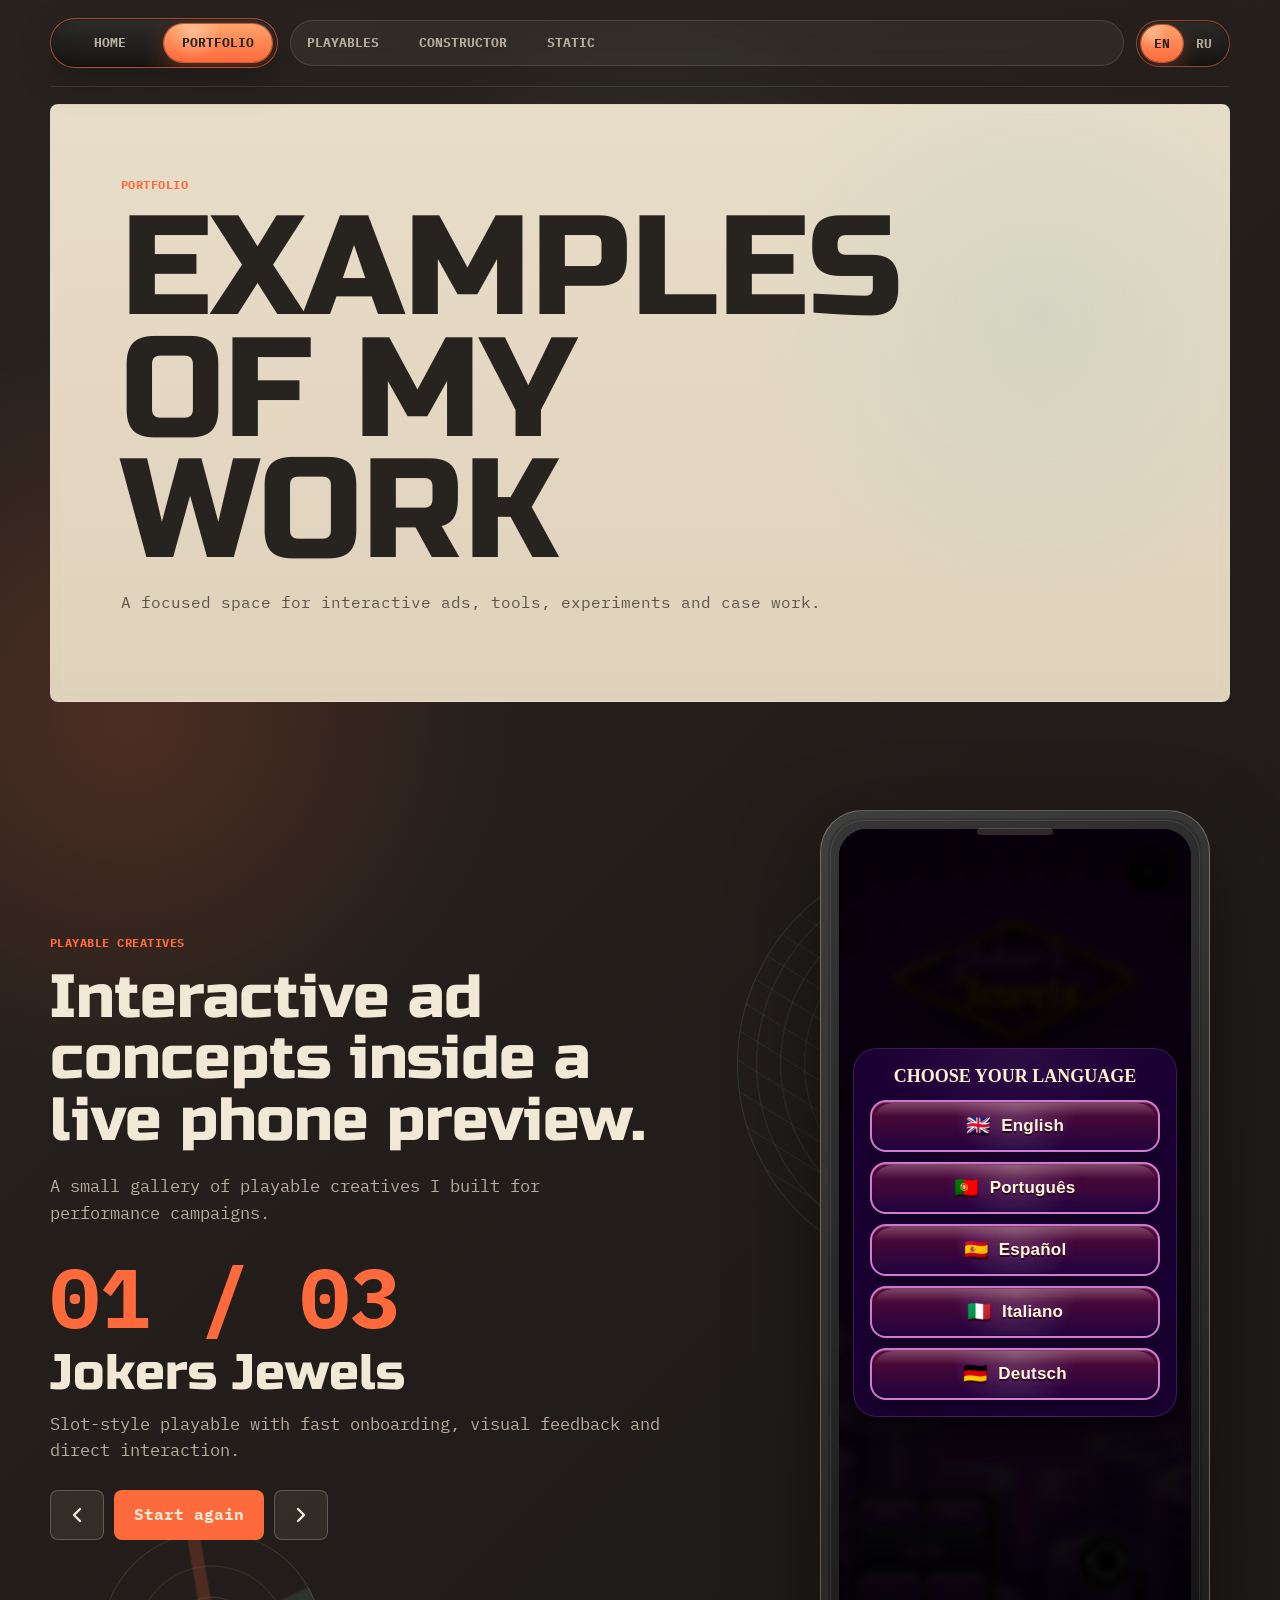
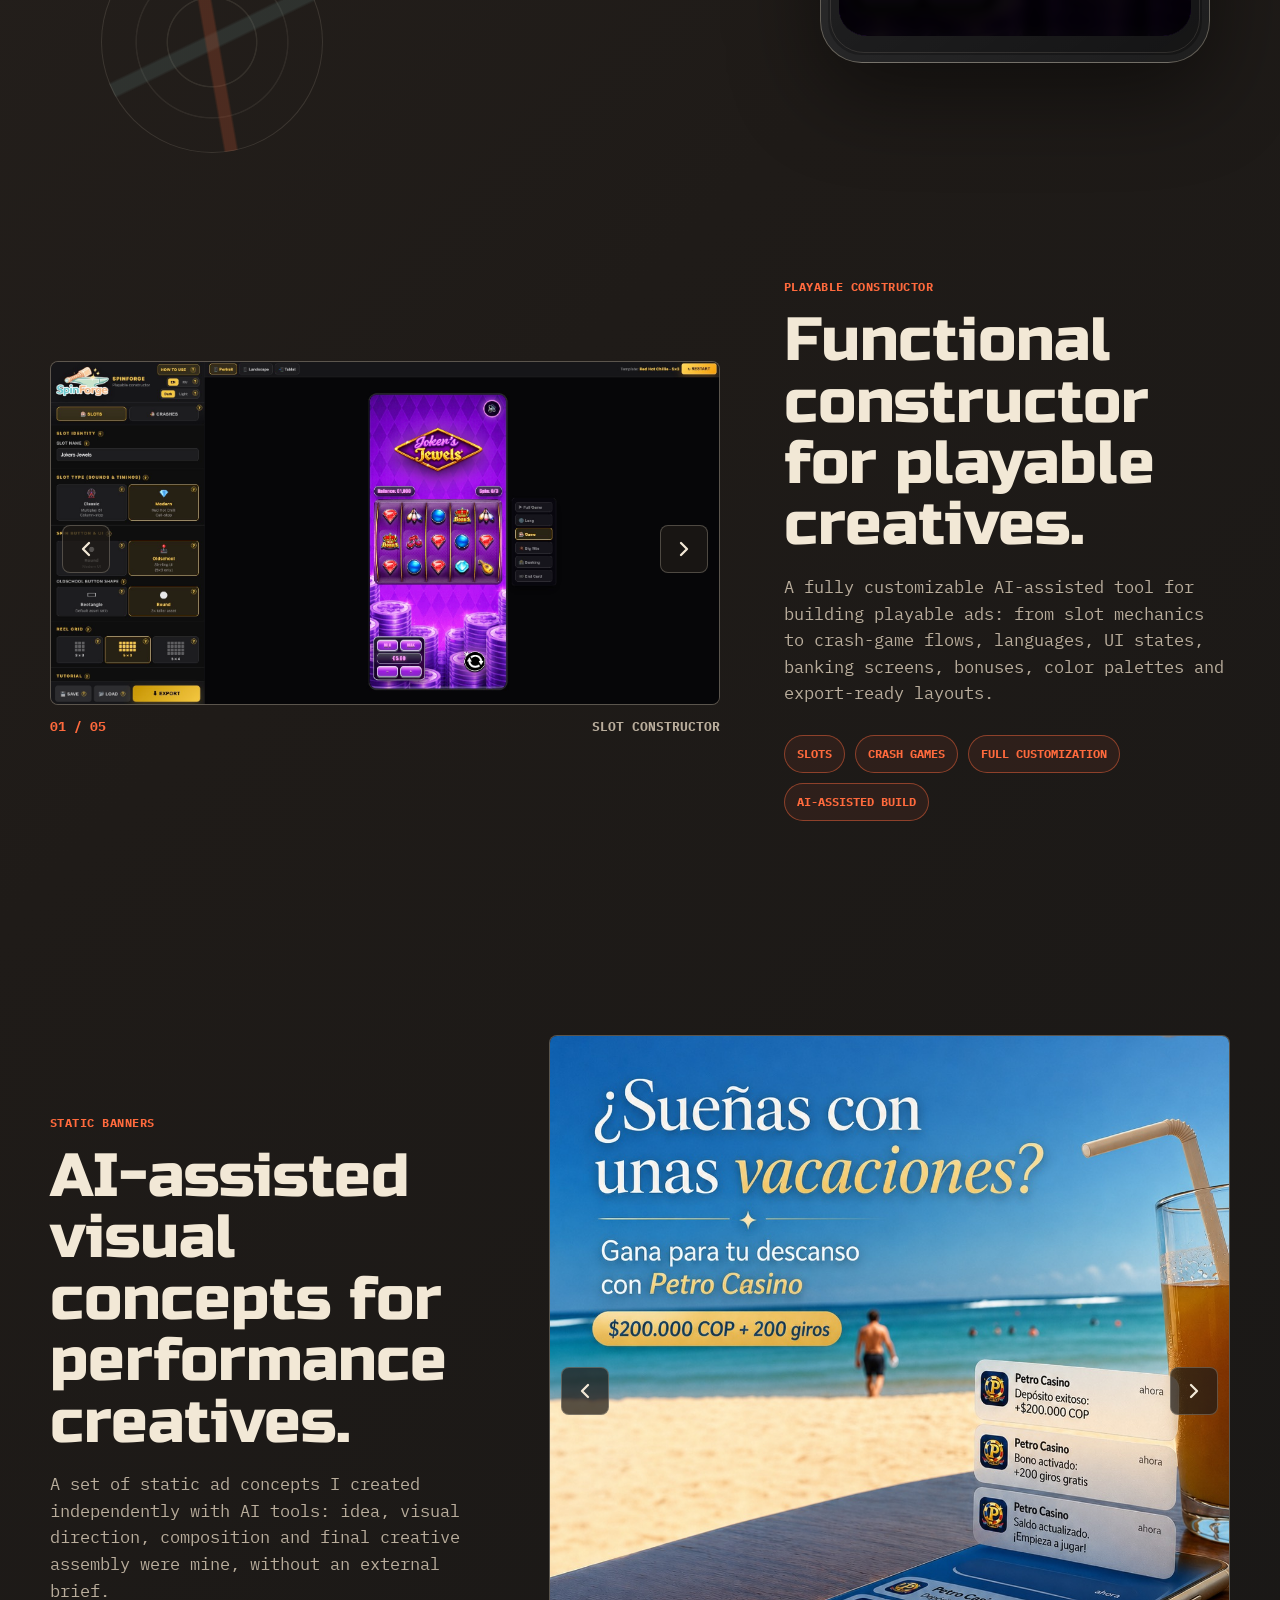
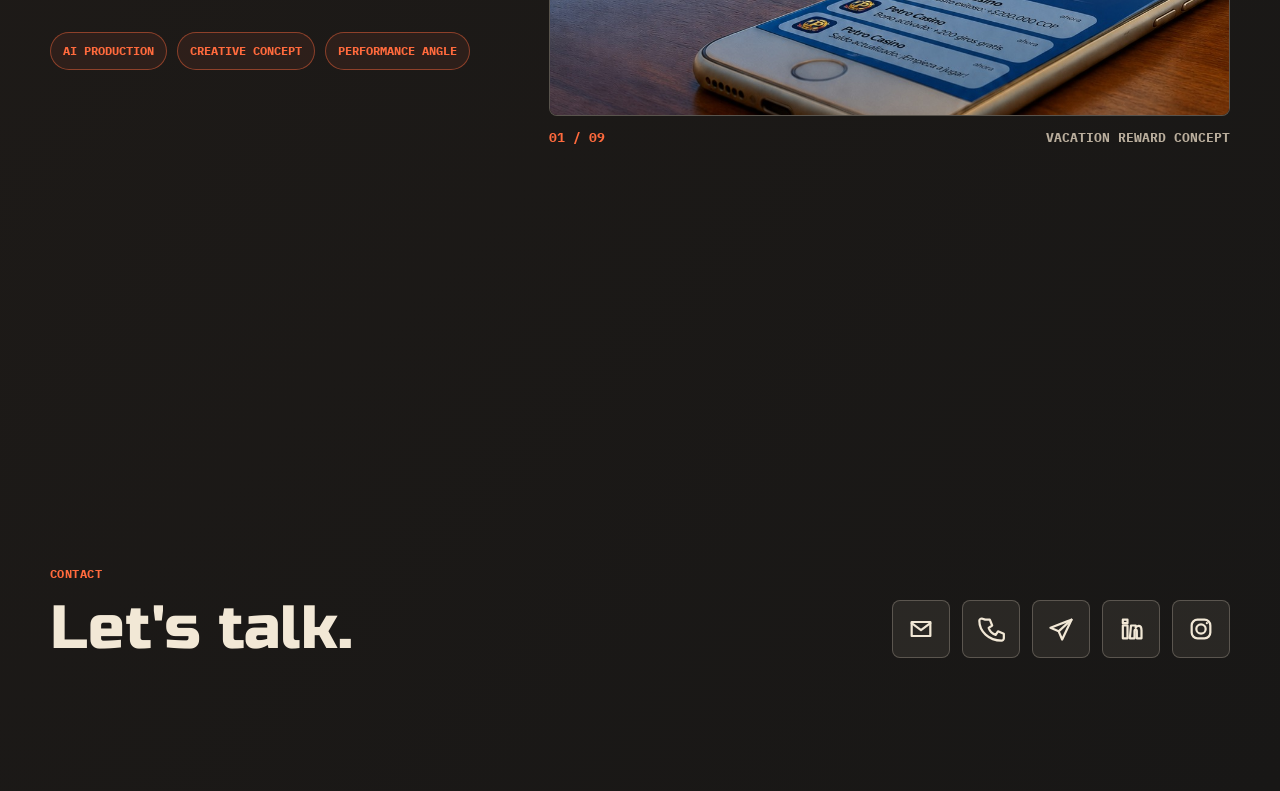
==== commit 2a38e5d7: "Add files via upload" ====
--- a/resume-site/portfolio.html
+++ b/resume-site/portfolio.html
@@ -74,6 +74,7 @@
               data-playable-frame
               src="./playables/1.html"
               title="Playable creative preview"
+              loading="lazy"
               allow="autoplay; clipboard-write"
             ></iframe>
           </div>
@@ -87,7 +88,7 @@
               <svg viewBox="0 0 24 24" aria-hidden="true"><path d="M15 18 9 12l6-6" /></svg>
             </button>
             <button class="gallery-open" type="button" data-gallery-open aria-label="Open screenshot">
-              <img data-gallery-image src="./assets/constructor/spinforge-slots.png" alt="SpinForge slot constructor interface" />
+              <img data-gallery-image src="./assets/constructor/spinforge-slots.jpg" alt="SpinForge slot constructor interface" loading="lazy" decoding="async" />
             </button>
             <button class="gallery-arrow gallery-arrow-next" type="button" data-gallery-next aria-label="Next screenshot">
               <svg viewBox="0 0 24 24" aria-hidden="true"><path d="m9 18 6-6-6-6" /></svg>
@@ -134,7 +135,7 @@
               <svg viewBox="0 0 24 24" aria-hidden="true"><path d="M15 18 9 12l6-6" /></svg>
             </button>
             <button class="gallery-open" type="button" data-gallery-open aria-label="Open banner">
-              <img data-gallery-image src="./assets/banners/pint-2.png" alt="Static AI banner concept" />
+              <img data-gallery-image src="./assets/banners/pint-2.jpg" alt="Static AI banner concept" loading="lazy" decoding="async" />
             </button>
             <button class="gallery-arrow gallery-arrow-next" type="button" data-gallery-next aria-label="Next banner">
               <svg viewBox="0 0 24 24" aria-hidden="true"><path d="m9 18 6-6-6-6" /></svg>
@@ -190,14 +191,9 @@
       </div>
     </footer>
 
-    <div class="portfolio-jump" aria-label="Portfolio section navigation">
-      <button type="button" data-portfolio-prev aria-label="Previous portfolio block">
-        <svg viewBox="0 0 24 24" aria-hidden="true"><path d="m6 15 6-6 6 6" /></svg>
-      </button>
-      <button type="button" data-portfolio-next aria-label="Next portfolio block">
-        <svg viewBox="0 0 24 24" aria-hidden="true"><path d="m6 9 6 6 6-6" /></svg>
-      </button>
-    </div>
+    <button class="scroll-top-button" type="button" data-scroll-top aria-label="Back to top" hidden>
+      <svg viewBox="0 0 24 24" aria-hidden="true"><path d="m6 15 6-6 6 6" /></svg>
+    </button>
 
     <div class="gallery-lightbox" data-lightbox hidden>
       <button class="lightbox-close" type="button" data-lightbox-close aria-label="Close image">
--- a/resume-site/styles.css
+++ b/resume-site/styles.css
@@ -1523,17 +1523,11 @@
   padding-bottom: 24vh;
 }
 
-.portfolio-jump {
+.scroll-top-button {
   position: fixed;
   right: 22px;
   bottom: 22px;
   z-index: 30;
-  display: grid;
-  grid-template-columns: 1fr 1fr;
-  gap: 8px;
-}
-
-.portfolio-jump button {
   display: grid;
   width: 46px;
   height: 46px;
@@ -1544,14 +1538,28 @@
   color: var(--text);
   cursor: pointer;
   backdrop-filter: blur(12px);
-}
-
-.portfolio-jump button:hover {
+  opacity: 1;
+  transform: translateY(0);
+  transition:
+    opacity 220ms ease,
+    transform 220ms ease,
+    border-color 180ms ease,
+    color 180ms ease;
+}
+
+.scroll-top-button[hidden] {
+  display: grid;
+  opacity: 0;
+  pointer-events: none;
+  transform: translateY(14px);
+}
+
+.scroll-top-button:hover {
   border-color: rgba(255, 106, 61, 0.62);
   color: var(--red);
 }
 
-.portfolio-jump svg {
+.scroll-top-button svg {
   width: 24px;
   height: 24px;
   fill: none;
@@ -1989,9 +1997,29 @@
     font-size: clamp(2.35rem, 11vw, 3.5rem);
   }
 
+  .portfolio-hero {
+    background:
+      radial-gradient(circle at 82% 22%, rgba(142, 197, 194, 0.16), transparent 14rem),
+      linear-gradient(160deg, rgba(38, 33, 29, 0.98), rgba(24, 23, 22, 0.98));
+    color: var(--text);
+  }
+
+  .portfolio-hero p:not(.section-kicker) {
+    color: var(--muted);
+  }
+
   .hero {
     padding-top: 34px;
     padding-bottom: 34px;
+    background:
+      radial-gradient(circle at 64% 28%, rgba(142, 197, 194, 0.16), transparent 14rem),
+      linear-gradient(160deg, rgba(38, 33, 29, 0.98), rgba(24, 23, 22, 0.98));
+    color: var(--text);
+  }
+
+  .hero-summary,
+  .hero-role {
+    color: var(--muted);
   }
 
   .eyebrow,
@@ -2040,7 +2068,7 @@
   }
 
   .phone-shell {
-    width: min(330px, 100%);
+    width: min(300px, 82vw);
     border-radius: 34px;
     padding: 13px;
   }
@@ -2100,14 +2128,9 @@
     right: max(8px, env(safe-area-inset-right));
   }
 
-  .portfolio-jump {
+  .scroll-top-button {
     right: max(10px, env(safe-area-inset-right));
     bottom: max(10px, env(safe-area-inset-bottom));
-    max-width: calc(100vw - 20px);
-    gap: 6px;
-  }
-
-  .portfolio-jump button {
     width: 42px;
     height: 42px;
   }
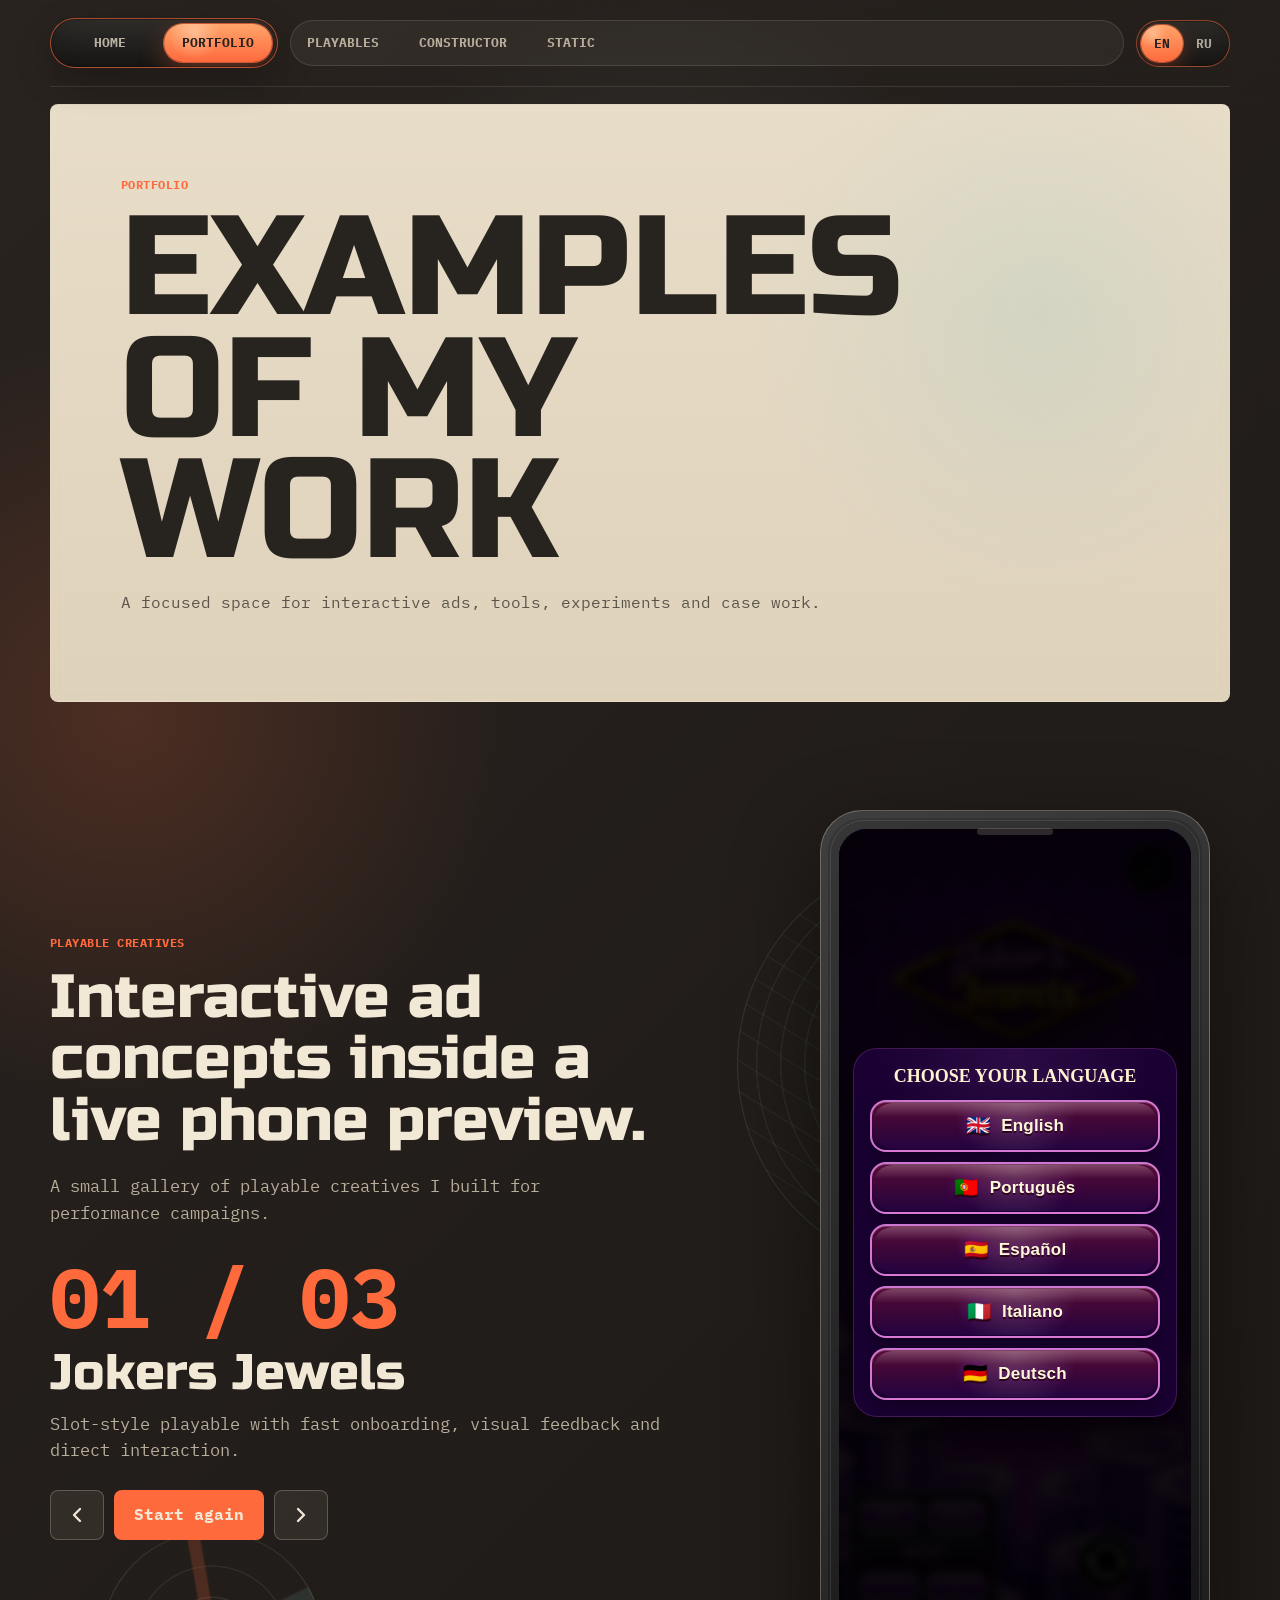
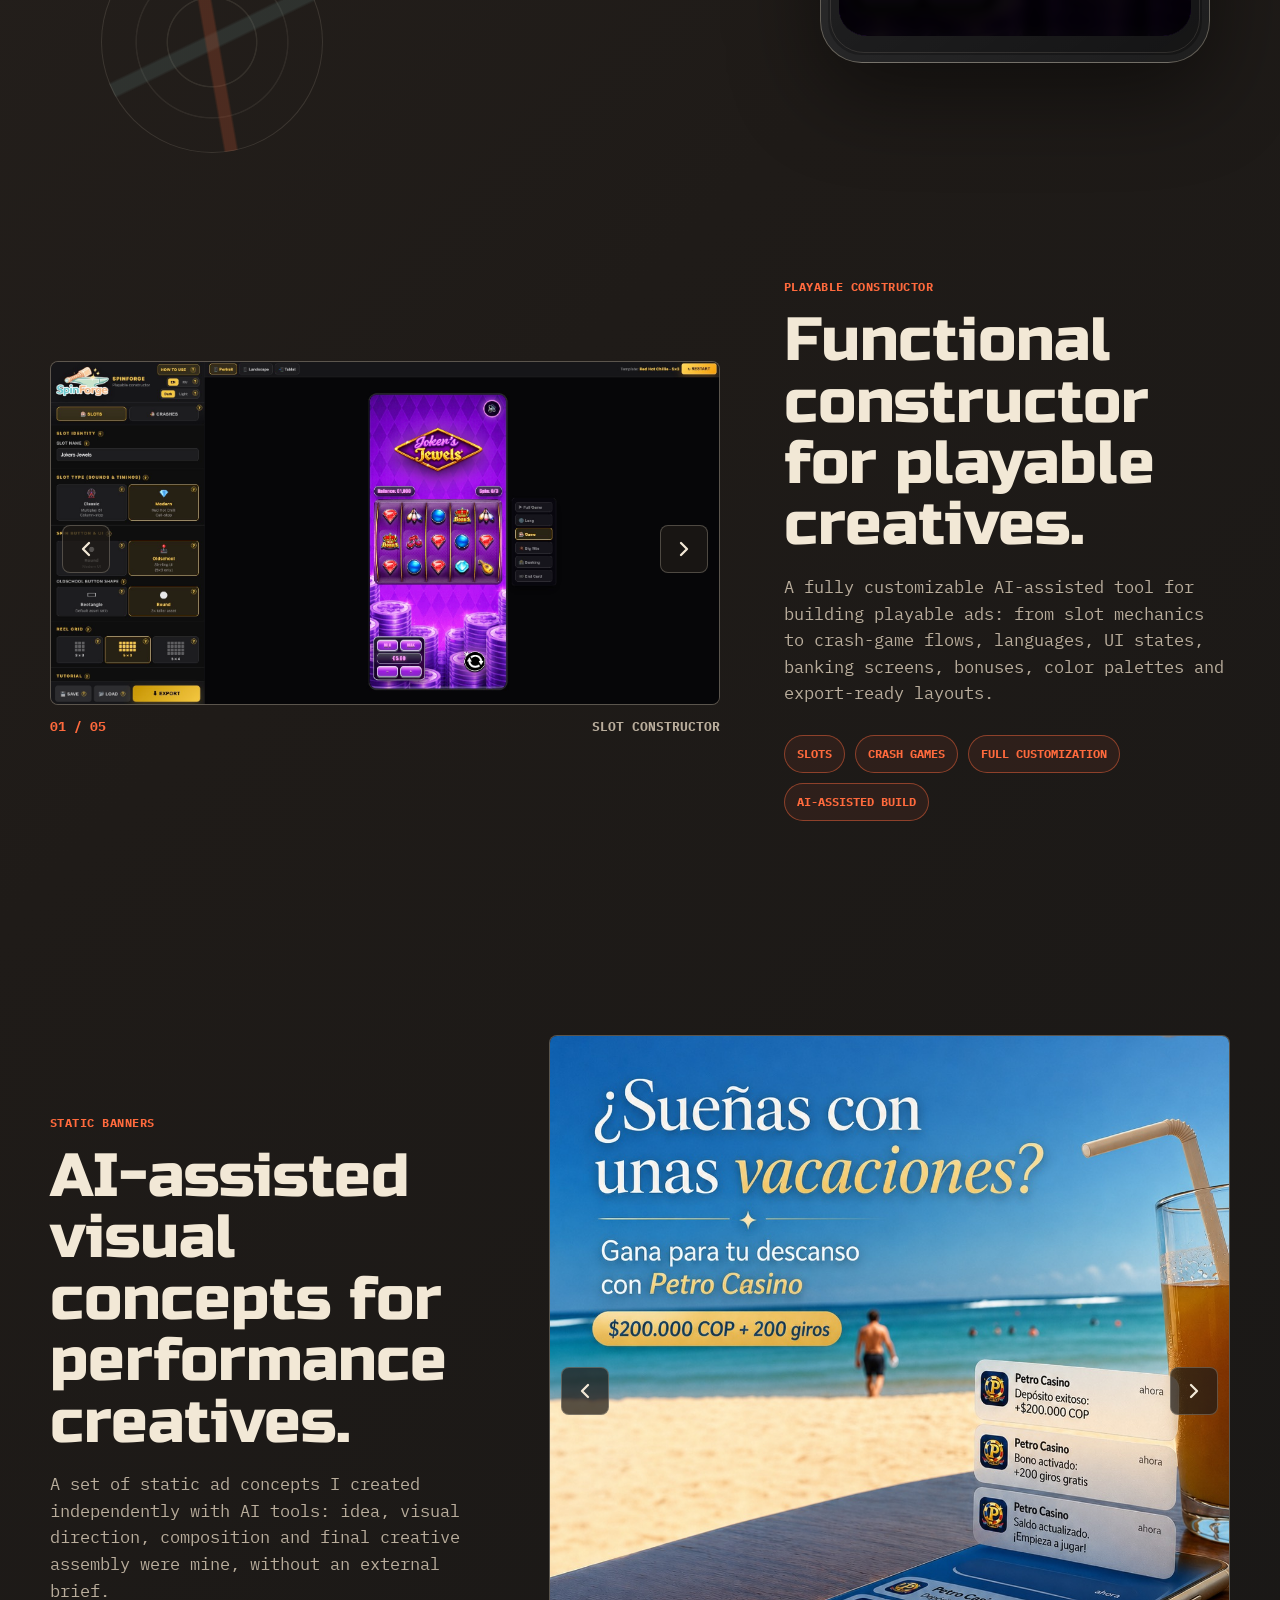
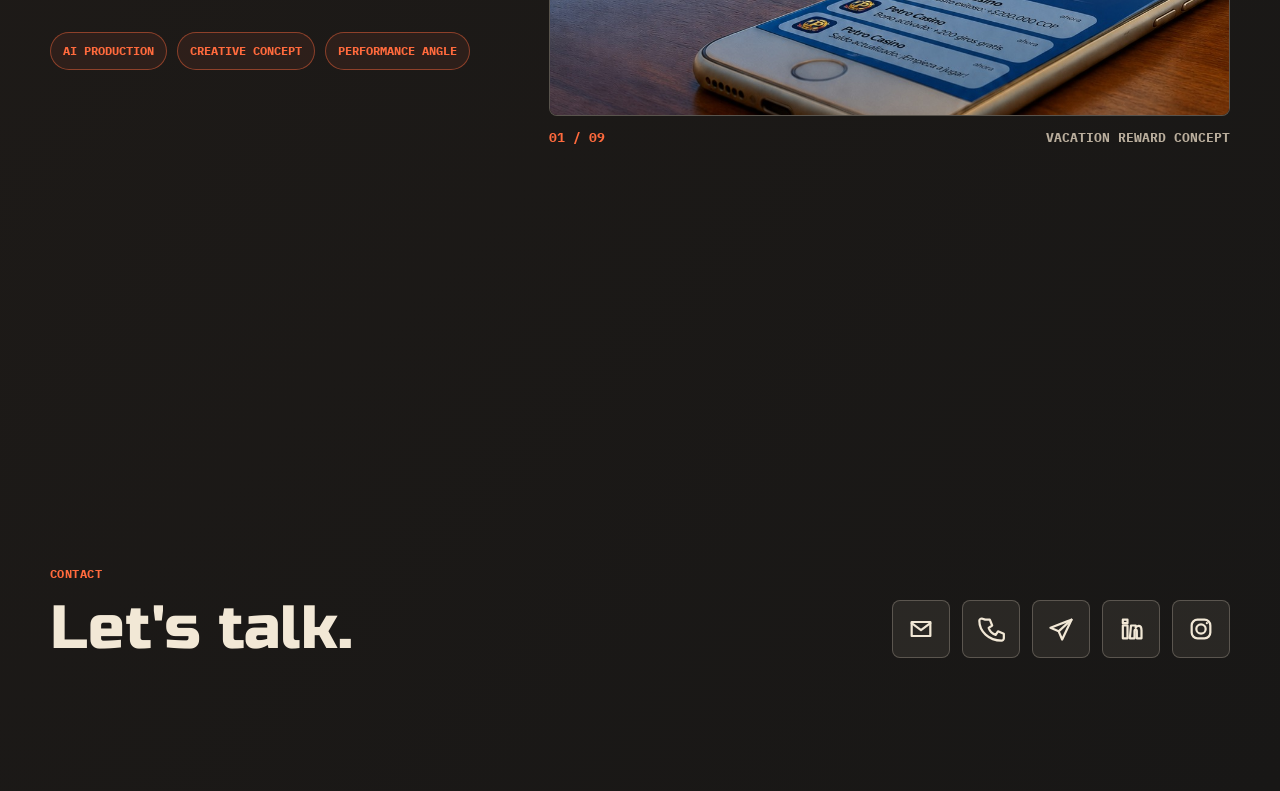
==== commit 4d15fd5e: "Add files via upload" ====
--- a/resume-site/portfolio.html
+++ b/resume-site/portfolio.html
@@ -3,6 +3,8 @@
   <head>
     <meta charset="utf-8" />
     <meta name="viewport" content="width=device-width, initial-scale=1" />
+    <meta name="theme-color" content="#181716" />
+    <meta name="color-scheme" content="dark" />
     <meta
       name="description"
       content="Portfolio of Malets Danila - playable creatives and performance marketing work."
--- a/resume-site/styles.css
+++ b/resume-site/styles.css
@@ -25,7 +25,10 @@
   width: 100%;
   max-width: 100%;
   overflow-x: hidden;
+  overflow-y: auto;
+  color-scheme: dark;
   scroll-behavior: smooth;
+  -webkit-text-size-adjust: 100%;
 }
 
 body {
@@ -34,13 +37,17 @@
   margin: 0;
   min-height: 100vh;
   overflow-x: hidden;
+  overflow-y: auto;
   background:
     radial-gradient(circle at 52% 8%, rgba(142, 197, 194, 0.12), transparent 20rem),
     radial-gradient(circle at 10% 18%, rgba(255, 106, 61, 0.18), transparent 24rem),
     linear-gradient(135deg, #29231f 0%, #1f1b18 48%, #181716 100%);
+  background-color: #181716;
   color: var(--text);
   font-family: var(--font-body);
   line-height: 1.6;
+  touch-action: pan-y;
+  -webkit-overflow-scrolling: touch;
 }
 
 body.lightbox-open {
@@ -1938,6 +1945,35 @@
     gap: 32px;
     min-height: auto;
     padding-top: 34px;
+    background:
+      radial-gradient(circle at 64% 28%, rgba(142, 197, 194, 0.16), transparent 14rem),
+      linear-gradient(160deg, rgba(38, 33, 29, 0.98), rgba(24, 23, 22, 0.98));
+    color: var(--text);
+  }
+
+  .hero-summary,
+  .hero-role {
+    color: var(--muted);
+  }
+
+  .secondary-action {
+    border-color: var(--line);
+    color: var(--text);
+  }
+
+  .portfolio-hero,
+  .portfolio-cta,
+  .portfolio-next {
+    background:
+      radial-gradient(circle at 82% 22%, rgba(142, 197, 194, 0.16), transparent 14rem),
+      linear-gradient(160deg, rgba(38, 33, 29, 0.98), rgba(24, 23, 22, 0.98));
+    color: var(--text);
+  }
+
+  .portfolio-hero p:not(.section-kicker),
+  .portfolio-cta p:not(.section-kicker),
+  .portfolio-next p:not(.section-kicker) {
+    color: var(--muted);
   }
 
   .hero-visual {
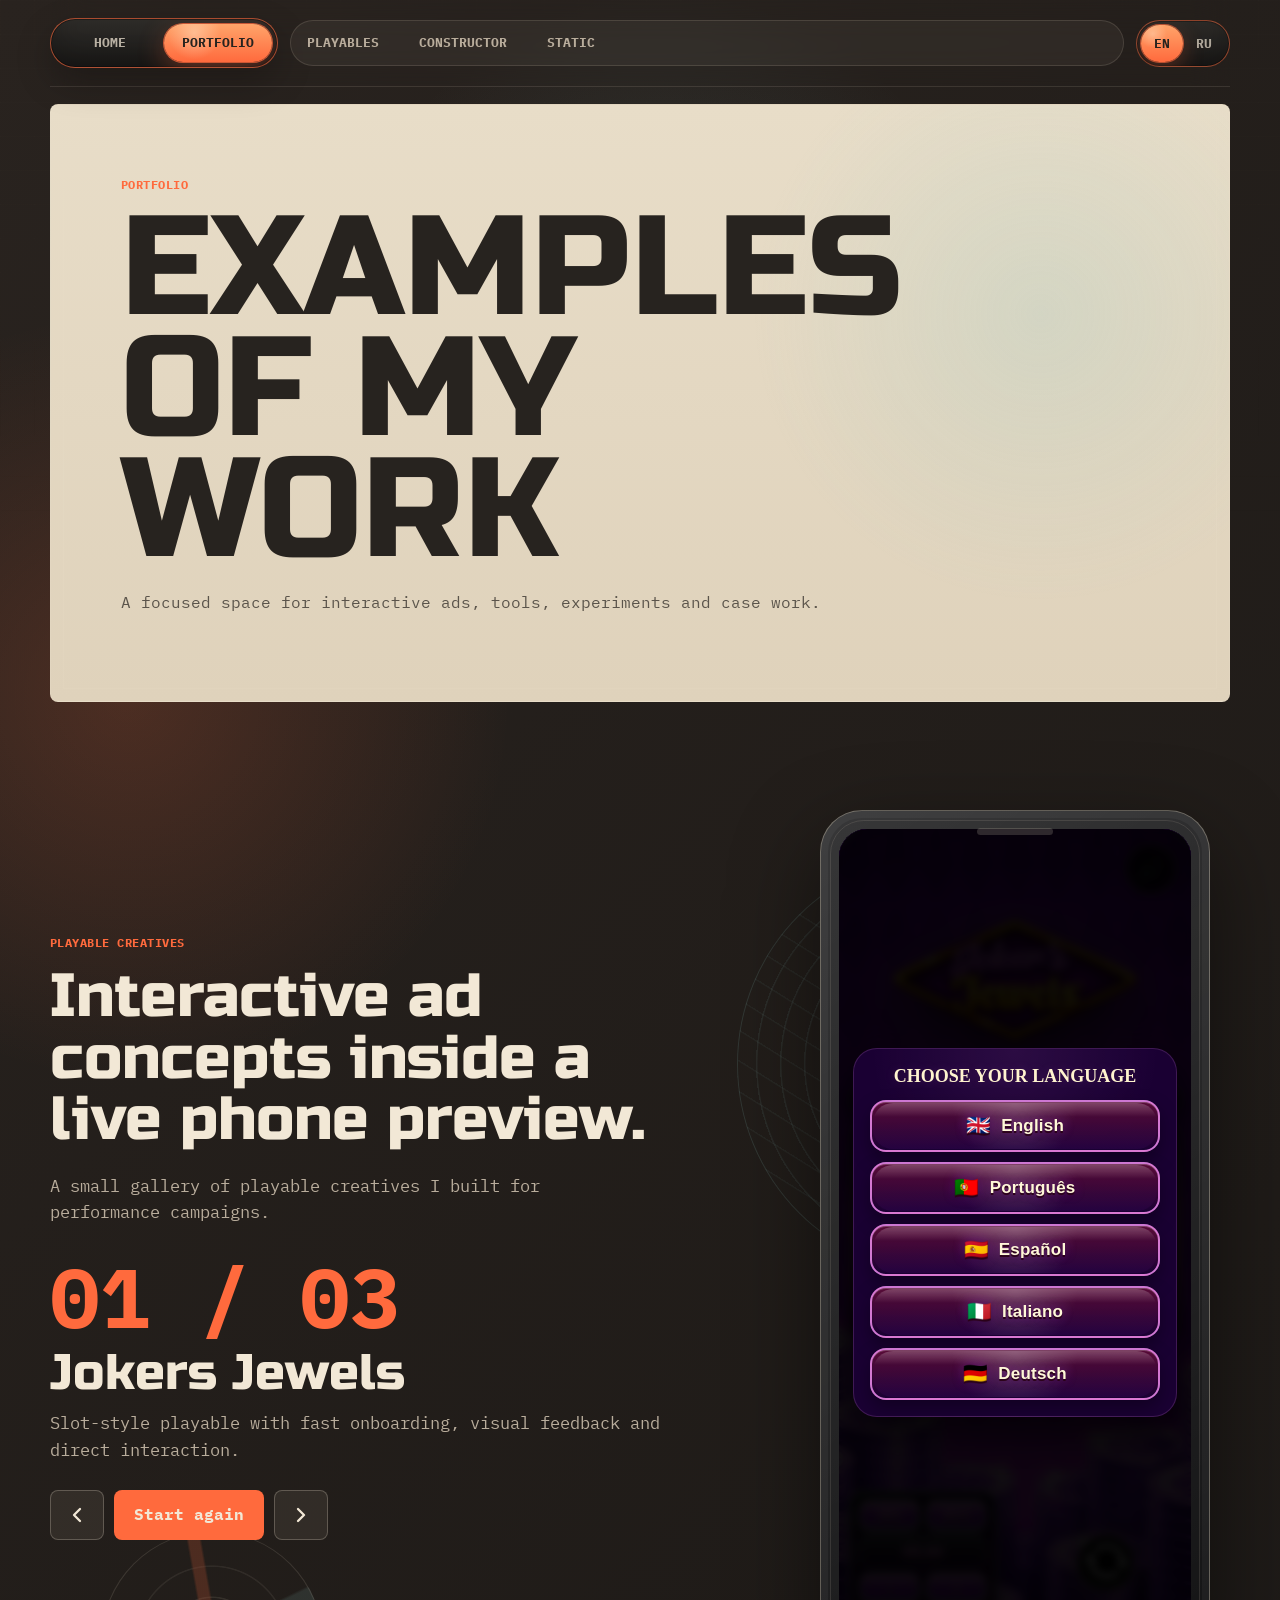
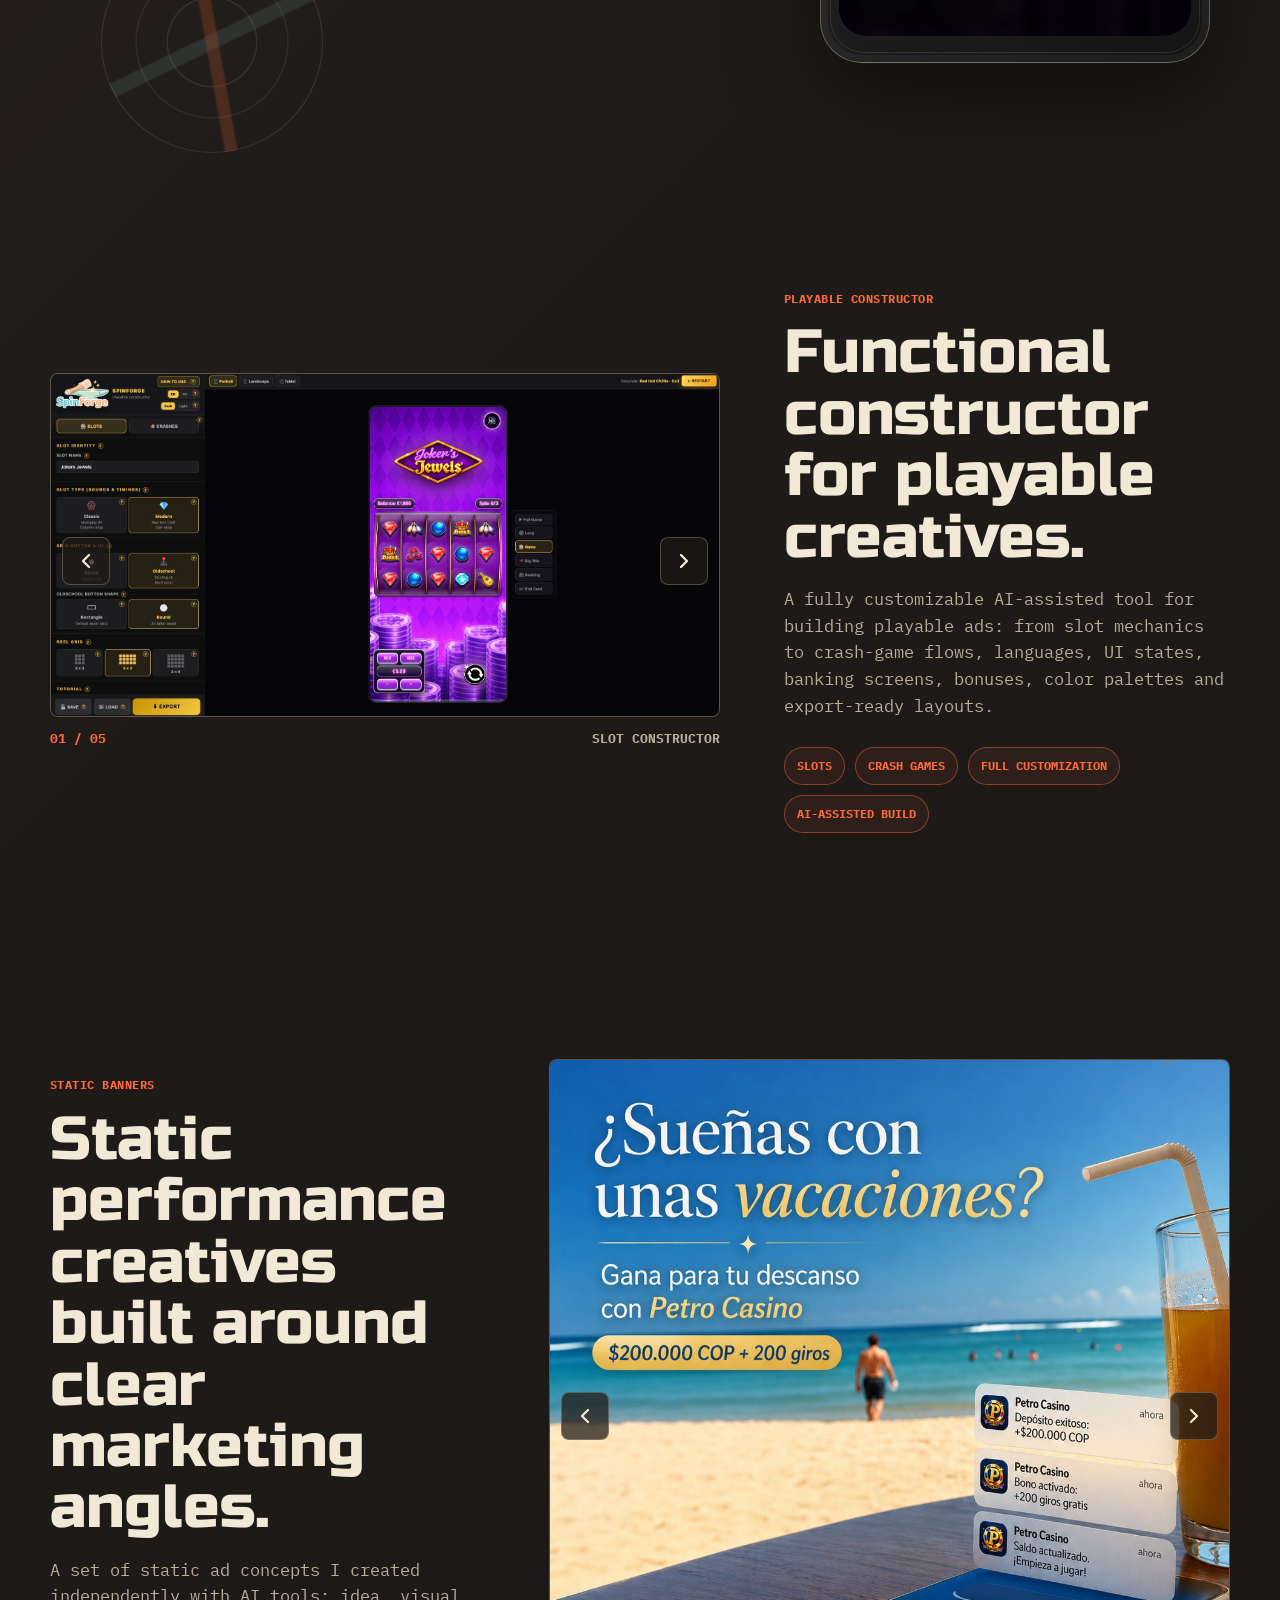
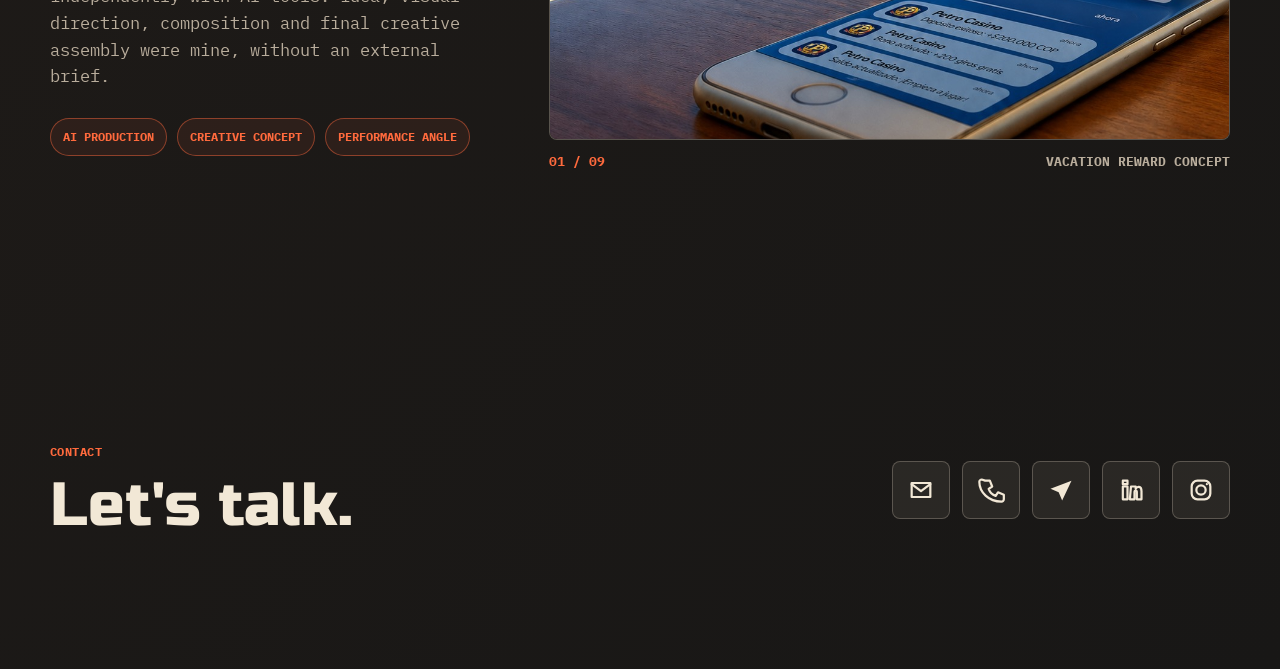
==== commit f9d88ebb: "Add files via upload" ====
--- a/resume-site/portfolio.html
+++ b/resume-site/portfolio.html
@@ -121,7 +121,7 @@
         <div class="static-banners-showcase">
           <div class="static-banners-copy">
             <p class="section-kicker" data-i18n="banners.kicker">Static banners</p>
-            <h2 data-i18n="banners.title">AI-assisted visual concepts for performance creatives.</h2>
+            <h2 data-i18n="banners.title">Static performance creatives built around clear marketing angles.</h2>
             <p data-i18n="banners.body">
               A set of static ad concepts I created independently with AI tools: idea, visual direction,
               composition and final creative assembly were mine, without an external brief.
--- a/resume-site/styles.css
+++ b/resume-site/styles.css
@@ -23,11 +23,12 @@
 
 html {
   width: 100%;
+  min-height: 100%;
   max-width: 100%;
   overflow-x: hidden;
-  overflow-y: auto;
+  overflow-anchor: none;
   color-scheme: dark;
-  scroll-behavior: smooth;
+  scroll-behavior: auto;
   -webkit-text-size-adjust: 100%;
 }
 
@@ -35,9 +36,10 @@
   width: 100%;
   max-width: 100%;
   margin: 0;
-  min-height: 100vh;
+  min-height: 100%;
   overflow-x: hidden;
-  overflow-y: auto;
+  overflow-anchor: none;
+  touch-action: pan-y;
   background:
     radial-gradient(circle at 52% 8%, rgba(142, 197, 194, 0.12), transparent 20rem),
     radial-gradient(circle at 10% 18%, rgba(255, 106, 61, 0.18), transparent 24rem),
@@ -46,7 +48,6 @@
   color: var(--text);
   font-family: var(--font-body);
   line-height: 1.6;
-  touch-action: pan-y;
   -webkit-overflow-scrolling: touch;
 }
 
@@ -962,6 +963,52 @@
   padding-left: 20px;
 }
 
+.experience-details {
+  margin-top: 16px;
+}
+
+.experience-details summary {
+  display: inline-flex;
+  align-items: center;
+  gap: 8px;
+  border: 1px solid rgba(255, 106, 61, 0.38);
+  border-radius: 999px;
+  padding: 8px 12px;
+  color: var(--red);
+  cursor: pointer;
+  font-size: 0.82rem;
+  font-weight: 800;
+  list-style: none;
+  text-transform: uppercase;
+}
+
+.experience-details summary::-webkit-details-marker {
+  display: none;
+}
+
+.experience-details svg {
+  width: 17px;
+  height: 17px;
+  fill: none;
+  stroke: currentColor;
+  stroke-width: 2.2;
+  stroke-linecap: round;
+  stroke-linejoin: round;
+  transition: transform 180ms ease;
+}
+
+.experience-details[open] svg {
+  transform: rotate(180deg);
+}
+
+.experience-details ul {
+  margin-top: 14px;
+}
+
+.experience-details[open] ul {
+  animation: detailsReveal 360ms cubic-bezier(0.16, 1, 0.3, 1) both;
+}
+
 .playable-section {
   scroll-margin-top: 96px;
 }
@@ -1030,6 +1077,71 @@
   transform: translateY(-2px);
 }
 
+.target-roles {
+  position: relative;
+  overflow: hidden;
+  margin-top: 18px;
+  border: 1px solid rgba(232, 221, 200, 0.22);
+  border-radius: 8px;
+  padding: clamp(22px, 4vw, 38px);
+  background:
+    linear-gradient(90deg, rgba(255, 106, 61, 0.16), transparent 38%),
+    rgba(232, 221, 200, 0.06);
+}
+
+.target-roles::before {
+  content: "";
+  position: absolute;
+  inset: 12px;
+  border: 1px solid rgba(232, 221, 200, 0.16);
+  pointer-events: none;
+}
+
+.target-roles h2 {
+  max-width: 760px;
+  margin-bottom: 14px;
+  font-size: clamp(1.75rem, 4vw, 3.2rem);
+}
+
+.target-role-grid {
+  display: grid;
+  grid-template-columns: repeat(3, minmax(0, 1fr));
+  gap: 10px;
+  margin-top: 22px;
+}
+
+.target-role-grid article {
+  position: relative;
+  min-height: 138px;
+  border: 1px solid rgba(232, 221, 200, 0.18);
+  border-radius: 8px;
+  padding: 16px;
+  background: rgba(232, 221, 200, 0.06);
+}
+
+.target-role-grid span {
+  display: block;
+  margin-bottom: 12px;
+  color: var(--red);
+  font-size: 0.78rem;
+  font-weight: 900;
+}
+
+.target-role-grid strong {
+  display: block;
+  margin-bottom: 8px;
+  color: var(--text);
+  font-size: 0.95rem;
+  line-height: 1.15;
+}
+
+.target-role-grid p {
+  margin: 0;
+  color: var(--muted);
+  font-size: 0.78rem;
+  line-height: 1.35;
+}
+
 .portfolio-hero {
   margin-top: 18px;
   padding: clamp(28px, 6vw, 70px);
@@ -1122,6 +1234,29 @@
   background: #000;
 }
 
+@media (hover: none), (pointer: coarse) {
+  .playable-frame {
+    pointer-events: none !important;
+  }
+
+  .section-reveal > * {
+    transform: none;
+    transition: opacity 520ms cubic-bezier(0.16, 1, 0.3, 1);
+  }
+
+  .section-reveal.visible > * {
+    transform: none;
+  }
+
+  .section-reveal.visible .skill-card,
+  .section-reveal.visible .experience-card,
+  .section-reveal.visible .achievement-grid article,
+  .section-reveal.visible .about-card,
+  .section-reveal.visible .tool-list article {
+    animation-name: itemFadeReveal;
+  }
+}
+
 .playable-panel {
   max-width: 650px;
 }
@@ -1217,15 +1352,15 @@
 }
 
 .constructor-section {
-  padding-top: 18vh;
+  padding-top: 118px;
+  margin-top: clamp(72px, 12vh, 150px);
 }
 
 .portfolio-block {
   position: relative;
-  min-height: calc(100vh - 90px);
-  display: grid;
-  align-items: center;
-  scroll-margin-top: 90px;
+  min-height: 0;
+  display: block;
+  scroll-margin-top: 110px;
 }
 
 .portfolio-block::before {
@@ -1451,8 +1586,9 @@
 }
 
 .static-banners-section {
-  padding-top: 18vh;
-  padding-bottom: 34vh;
+  margin-top: clamp(72px, 12vh, 150px);
+  padding-top: 118px;
+  padding-bottom: 160px;
 }
 
 .static-banners-showcase {
@@ -1527,7 +1663,7 @@
 
 .portfolio-contact {
   padding-top: 0;
-  padding-bottom: 24vh;
+  padding-bottom: 150px;
 }
 
 .scroll-top-button {
@@ -1626,10 +1762,16 @@
 }
 
 .about-card.wide a {
-  color: var(--red);
+  color: var(--text);
   text-decoration: underline;
-  text-decoration-color: rgba(255, 106, 61, 0.45);
-  text-underline-offset: 5px;
+  text-decoration-color: rgba(255, 106, 61, 0.78);
+  text-decoration-thickness: 2px;
+  text-underline-offset: 4px;
+}
+
+.interests-text {
+  margin: 0;
+  color: var(--muted);
 }
 
 .clean-list {
@@ -1644,6 +1786,15 @@
   display: flex;
   align-items: center;
   gap: 10px;
+}
+
+.clean-list strong {
+  color: var(--text);
+  font-weight: 900;
+}
+
+.clean-list span {
+  color: var(--muted);
 }
 
 .clean-list li::before {
@@ -1713,6 +1864,11 @@
   stroke-linejoin: round;
 }
 
+.contact-icon[aria-label="Telegram"] svg {
+  fill: currentColor;
+  stroke: none;
+}
+
 .contact-popover {
   position: fixed;
   z-index: 50;
@@ -1759,16 +1915,21 @@
 }
 
 .section-reveal {
+  overflow-anchor: none;
+}
+
+.section-reveal > * {
   opacity: 0;
-  transform: translate3d(0, 28px, 0) scale(0.985);
+  transform: translate3d(0, 16px, 0);
+  will-change: opacity, transform;
   transition:
-    opacity 760ms cubic-bezier(0.16, 1, 0.3, 1),
-    transform 760ms cubic-bezier(0.16, 1, 0.3, 1);
-}
-
-.section-reveal.visible {
+    opacity 620ms cubic-bezier(0.16, 1, 0.3, 1),
+    transform 620ms cubic-bezier(0.16, 1, 0.3, 1);
+}
+
+.section-reveal.visible > * {
   opacity: 1;
-  transform: translate3d(0, 0, 0) scale(1);
+  transform: translate3d(0, 0, 0);
 }
 
 .section-reveal.visible .skill-card,
@@ -1836,11 +1997,31 @@
 @keyframes itemReveal {
   from {
     opacity: 0;
-    transform: translate3d(0, 18px, 0) scale(0.98);
+    transform: translate3d(0, 10px, 0) scale(0.99);
   }
   to {
     opacity: 1;
     transform: translate3d(0, 0, 0) scale(1);
+  }
+}
+
+@keyframes detailsReveal {
+  from {
+    opacity: 0;
+    transform: translate3d(0, -8px, 0);
+  }
+  to {
+    opacity: 1;
+    transform: translate3d(0, 0, 0);
+  }
+}
+
+@keyframes itemFadeReveal {
+  from {
+    opacity: 0;
+  }
+  to {
+    opacity: 1;
   }
 }
 
@@ -1946,19 +2127,19 @@
     min-height: auto;
     padding-top: 34px;
     background:
-      radial-gradient(circle at 64% 28%, rgba(142, 197, 194, 0.16), transparent 14rem),
-      linear-gradient(160deg, rgba(38, 33, 29, 0.98), rgba(24, 23, 22, 0.98));
-    color: var(--text);
+      radial-gradient(circle at 64% 28%, rgba(142, 197, 194, 0.18), transparent 14rem),
+      linear-gradient(180deg, var(--paper) 0%, #dfd2bb 100%);
+    color: var(--ink);
   }
 
   .hero-summary,
   .hero-role {
-    color: var(--muted);
+    color: rgba(39, 35, 31, 0.72);
   }
 
   .secondary-action {
-    border-color: var(--line);
-    color: var(--text);
+    border-color: rgba(39, 35, 31, 0.3);
+    color: var(--ink);
   }
 
   .portfolio-hero,
@@ -1966,14 +2147,14 @@
   .portfolio-next {
     background:
       radial-gradient(circle at 82% 22%, rgba(142, 197, 194, 0.16), transparent 14rem),
-      linear-gradient(160deg, rgba(38, 33, 29, 0.98), rgba(24, 23, 22, 0.98));
-    color: var(--text);
+      linear-gradient(180deg, var(--paper) 0%, #dfd2bb 100%);
+    color: var(--ink);
   }
 
   .portfolio-hero p:not(.section-kicker),
   .portfolio-cta p:not(.section-kicker),
   .portfolio-next p:not(.section-kicker) {
-    color: var(--muted);
+    color: rgba(39, 35, 31, 0.72);
   }
 
   .hero-visual {
@@ -2021,6 +2202,41 @@
     max-width: calc(100vw - 24px);
   }
 
+  .site-header {
+    grid-template-columns: minmax(104px, 0.82fr) minmax(0, 1fr) auto;
+    gap: 4px;
+  }
+
+  .view-switch-button {
+    min-width: 0;
+    padding: 6px 5px;
+    font-size: clamp(0.48rem, 2.35vw, 0.58rem);
+  }
+
+  .top-nav {
+    display: grid;
+    grid-auto-flow: column;
+    grid-auto-columns: minmax(0, 1fr);
+    gap: 3px;
+    overflow: visible;
+    padding: 2px;
+  }
+
+  .top-nav a {
+    min-width: 0;
+    min-height: 31px;
+    justify-content: center;
+    padding: 5px 3px;
+    font-size: clamp(0.46rem, 2.25vw, 0.56rem);
+    white-space: nowrap;
+  }
+
+  .language-button {
+    min-width: 24px;
+    padding: 6px 4px;
+    font-size: 0.58rem;
+  }
+
   h1 {
     font-size: clamp(3.35rem, 18vw, 5.3rem);
   }
@@ -2036,44 +2252,118 @@
   .portfolio-hero {
     background:
       radial-gradient(circle at 82% 22%, rgba(142, 197, 194, 0.16), transparent 14rem),
-      linear-gradient(160deg, rgba(38, 33, 29, 0.98), rgba(24, 23, 22, 0.98));
-    color: var(--text);
+      linear-gradient(180deg, var(--paper) 0%, #dfd2bb 100%);
+    color: var(--ink);
   }
 
   .portfolio-hero p:not(.section-kicker) {
-    color: var(--muted);
+    color: rgba(39, 35, 31, 0.72);
   }
 
   .hero {
+    display: grid;
+    grid-template-columns: minmax(0, 1fr) minmax(132px, 40%);
+    grid-template-areas:
+      "eyebrow visual"
+      "name visual"
+      "role role"
+      "summary summary"
+      "actions actions";
+    column-gap: 12px;
+    row-gap: 12px;
+    align-items: start;
     padding-top: 34px;
     padding-bottom: 34px;
     background:
-      radial-gradient(circle at 64% 28%, rgba(142, 197, 194, 0.16), transparent 14rem),
-      linear-gradient(160deg, rgba(38, 33, 29, 0.98), rgba(24, 23, 22, 0.98));
-    color: var(--text);
+      radial-gradient(circle at 64% 28%, rgba(142, 197, 194, 0.18), transparent 14rem),
+      linear-gradient(180deg, var(--paper) 0%, #dfd2bb 100%);
+    color: var(--ink);
+  }
+
+  .hero-copy {
+    display: contents;
+  }
+
+  .hero-copy .eyebrow,
+  .hero-copy h1,
+  .hero-copy .hero-role,
+  .hero-copy .hero-summary,
+  .hero-copy .hero-actions {
+    min-width: 0;
+  }
+
+  .hero-copy .eyebrow {
+    grid-area: eyebrow;
+  }
+
+  .hero-copy h1 {
+    grid-area: name;
+    margin-bottom: 8px;
+    font-size: clamp(2.35rem, 11.4vw, 3.75rem);
+    line-height: 0.92;
+    white-space: normal;
+    overflow-wrap: normal;
+    word-break: normal;
+    hyphens: none;
+  }
+
+  html[lang="ru"] .hero-copy h1 {
+    font-size: clamp(2.26rem, 10.7vw, 3.48rem);
+  }
+
+  .hero-copy .hero-role {
+    grid-area: role;
+  }
+
+  .hero-copy .hero-summary {
+    grid-area: summary;
+  }
+
+  .hero-copy .hero-actions {
+    grid-area: actions;
+  }
+
+  .hero-role {
+    margin-bottom: 0;
+    font-size: 0.77rem;
+    line-height: 1.4;
+  }
+
+  .hero-summary {
+    margin-top: 8px;
+    font-size: 0.88rem;
+    line-height: 1.55;
   }
 
   .hero-summary,
   .hero-role {
-    color: var(--muted);
+    color: rgba(39, 35, 31, 0.72);
   }
 
   .eyebrow,
-  .hero-role {
-    overflow-wrap: anywhere;
+  .hero-role,
+  .hero-summary {
+    overflow-wrap: normal;
   }
 
   .hero-actions {
     width: 100%;
+    grid-template-columns: 1fr 1fr;
+    gap: 8px;
   }
 
   .primary-action,
   .secondary-action {
     width: 100%;
+    min-height: 46px;
+    padding: 11px 10px;
+    font-size: 0.74rem;
   }
 
   .hero-visual {
+    grid-area: visual;
     width: 100%;
+    justify-self: end;
   }
 
   .portrait-frame {
@@ -2081,32 +2371,140 @@
   }
 
   .carousel {
-    aspect-ratio: 4 / 5;
-  }
-
-  .metrics-strip,
-  .achievement-grid,
+    aspect-ratio: 3 / 4.1;
+  }
+
+  .carousel-controls {
+    display: none;
+  }
+
+  .carousel-button {
+    width: 30px;
+    height: 30px;
+  }
+
+  .carousel-button svg {
+    width: 18px;
+    height: 18px;
+  }
+
+  .carousel-dots {
+    gap: 5px;
+    margin-top: 8px;
+  }
+
+  .carousel-dots span {
+    width: 16px;
+    height: 3px;
+  }
+
+  .metrics-strip {
+    grid-template-columns: repeat(2, minmax(0, 1fr));
+  }
+
   .about-grid {
     grid-template-columns: 1fr;
   }
 
+  .metrics-strip article {
+    min-height: 112px;
+    padding: 18px;
+  }
+
+  .metrics-strip span {
+    margin-bottom: 8px;
+    font-size: clamp(2.25rem, 11vw, 3.4rem);
+  }
+
+  .metrics-strip p {
+    font-size: 0.78rem;
+    line-height: 1.32;
+  }
+
+  .experience-list {
+    display: grid;
+    gap: 14px;
+  }
+
+  .experience-card {
+    padding: 18px;
+  }
+
+  .experience-summary {
+    margin-bottom: 0;
+    font-size: 0.9rem;
+    line-height: 1.5;
+  }
+
+  .experience-details {
+    margin-top: 14px;
+  }
+
+  .experience-details summary {
+    min-height: 38px;
+    padding: 7px 11px;
+    font-size: 0.72rem;
+  }
+
   .skill-grid {
     grid-template-columns: repeat(2, minmax(0, 1fr));
-    gap: 10px;
-  }
-
-  .metrics-strip article {
-    min-height: 118px;
+    gap: 8px;
   }
 
   .content-section {
     padding-top: 78px;
+  }
+
+  .target-roles {
+    padding: 20px;
+  }
+
+  .target-role-grid {
+    grid-template-columns: repeat(2, minmax(0, 1fr));
+    gap: 8px;
+    margin-top: 18px;
+  }
+
+  .target-role-grid article {
+    min-height: 128px;
+    padding: 12px;
+  }
+
+  .target-role-grid span {
+    margin-bottom: 8px;
+    font-size: 0.68rem;
+  }
+
+  .target-role-grid strong {
+    font-size: 0.76rem;
+  }
+
+  .target-role-grid p {
+    font-size: 0.64rem;
+    line-height: 1.28;
+  }
+
+  .constructor-showcase {
+    display: flex;
+    flex-direction: column;
+  }
+
+  .constructor-copy {
+    order: 1;
+  }
+
+  .constructor-showcase .portfolio-gallery {
+    order: 2;
   }
 
   .phone-shell {
     width: min(300px, 82vw);
     border-radius: 34px;
     padding: 13px;
+  }
+
+  .playable-frame {
+    pointer-events: none;
   }
 
   .phone-shell::before {
@@ -2180,27 +2578,144 @@
   }
 
   .skill-card {
-    min-height: 220px;
-    padding: 14px;
+    min-height: 0;
+    padding: 10px;
   }
 
   .skill-icon {
-    width: 42px;
-    height: 42px;
-    margin-bottom: 12px;
+    width: 34px;
+    height: 34px;
+    margin-bottom: 8px;
   }
 
   .skill-icon svg {
-    width: 25px;
-    height: 25px;
+    width: 21px;
+    height: 21px;
   }
 
   .skill-card h3 {
-    font-size: 0.95rem;
+    margin-bottom: 6px;
+    font-size: 0.76rem;
+    line-height: 1.12;
   }
 
   .skill-card p {
-    font-size: 0.82rem;
+    display: -webkit-box;
+    overflow: hidden;
+    font-size: 0.64rem;
+    line-height: 1.26;
+    -webkit-box-orient: vertical;
+    -webkit-line-clamp: 3;
+  }
+
+  .about-card {
+    min-height: 0;
+  }
+
+  .about-label {
+    display: block;
+    margin-bottom: 14px;
+    font-size: 0.98rem;
+    line-height: 1;
+  }
+
+  .about-card h3 {
+    font-size: 1.15rem;
+    line-height: 1.2;
+  }
+
+  .clean-list li {
+    align-items: baseline;
+    gap: 8px;
+    font-size: 0.92rem;
+  }
+
+  .clean-list strong {
+    min-width: 82px;
+  }
+
+  .interests-text {
+    font-size: 0.94rem;
+    line-height: 1.55;
+  }
+
+  .tool-radar-section .section-heading {
+    margin-bottom: 18px;
+  }
+
+  .tool-radar-section .section-heading p:not(.section-kicker) {
+    font-size: 0.78rem;
+    line-height: 1.35;
+  }
+
+  .tool-radar {
+    gap: 14px;
+  }
+
+  .radar-chart {
+    max-width: 310px;
+    margin: 0 auto;
+  }
+
+  .tool-list {
+    grid-template-columns: repeat(2, minmax(0, 1fr));
+    gap: 6px;
+  }
+
+  .tool-list article {
+    grid-template-columns: 28px minmax(0, 1fr) auto;
+    gap: 6px;
+    padding: 6px;
+  }
+
+  .tool-list span {
+    width: 28px;
+    height: 28px;
+  }
+
+  .tool-list svg {
+    width: 17px;
+    height: 17px;
+  }
+
+  .tool-list strong {
+    font-size: 0.61rem;
+    line-height: 1.1;
+  }
+
+  .tool-list em {
+    font-size: 0.62rem;
+  }
+
+  .highlight-section {
+    padding-top: 86px;
+  }
+
+  .achievement-grid {
+    grid-template-columns: 1fr;
+    gap: 12px;
+  }
+
+  .achievement-grid article {
+    width: 86%;
+    min-height: 150px;
+  }
+
+  .achievement-grid article:nth-child(odd) {
+    justify-self: end;
+  }
+
+  .achievement-grid article:nth-child(even) {
+    justify-self: start;
+  }
+
+  .achievement-grid span {
+    margin-bottom: 8px;
+    font-size: clamp(3.2rem, 17vw, 4.9rem);
+  }
+
+  .achievement-grid p {
+    font-size: 0.86rem;
     line-height: 1.45;
   }
 
@@ -2231,3 +2746,76 @@
     padding-bottom: 130px;
   }
 }
+
+@media (max-width: 380px) {
+  main,
+  .site-footer,
+  .site-header {
+    width: min(100% - 16px, 1180px);
+    max-width: calc(100vw - 16px);
+  }
+
+  .site-header {
+    grid-template-columns: minmax(88px, 0.72fr) minmax(0, 1fr) auto;
+    gap: 3px;
+  }
+
+  .view-switch {
+    padding: 2px;
+  }
+
+  .view-switch::before {
+    top: 2px;
+    bottom: 2px;
+    left: 2px;
+    width: calc((100% - 4px) / 2);
+  }
+
+  .view-switch-button {
+    min-height: 29px;
+    padding: 5px 3px;
+    font-size: 0.45rem;
+  }
+
+  .top-nav {
+    gap: 2px;
+    padding: 1px;
+  }
+
+  .top-nav a {
+    min-height: 29px;
+    padding: 4px 1px;
+    font-size: 0.43rem;
+  }
+
+  .language-switch {
+    padding: 1px;
+  }
+
+  .language-switch::before {
+    top: 1px;
+    bottom: 1px;
+    left: 1px;
+    width: calc((100% - 2px) / 2);
+  }
+
+  .language-button {
+    min-width: 21px;
+    min-height: 29px;
+    padding: 5px 2px;
+    font-size: 0.5rem;
+  }
+
+  .hero {
+    grid-template-columns: minmax(0, 1fr) minmax(112px, 36%);
+    column-gap: 8px;
+  }
+
+  .hero-copy h1 {
+    font-size: clamp(2.05rem, 10.8vw, 3.2rem);
+  }
+
+  html[lang="ru"] .hero-copy h1 {
+    font-size: clamp(1.98rem, 10vw, 3rem);
+  }
+}
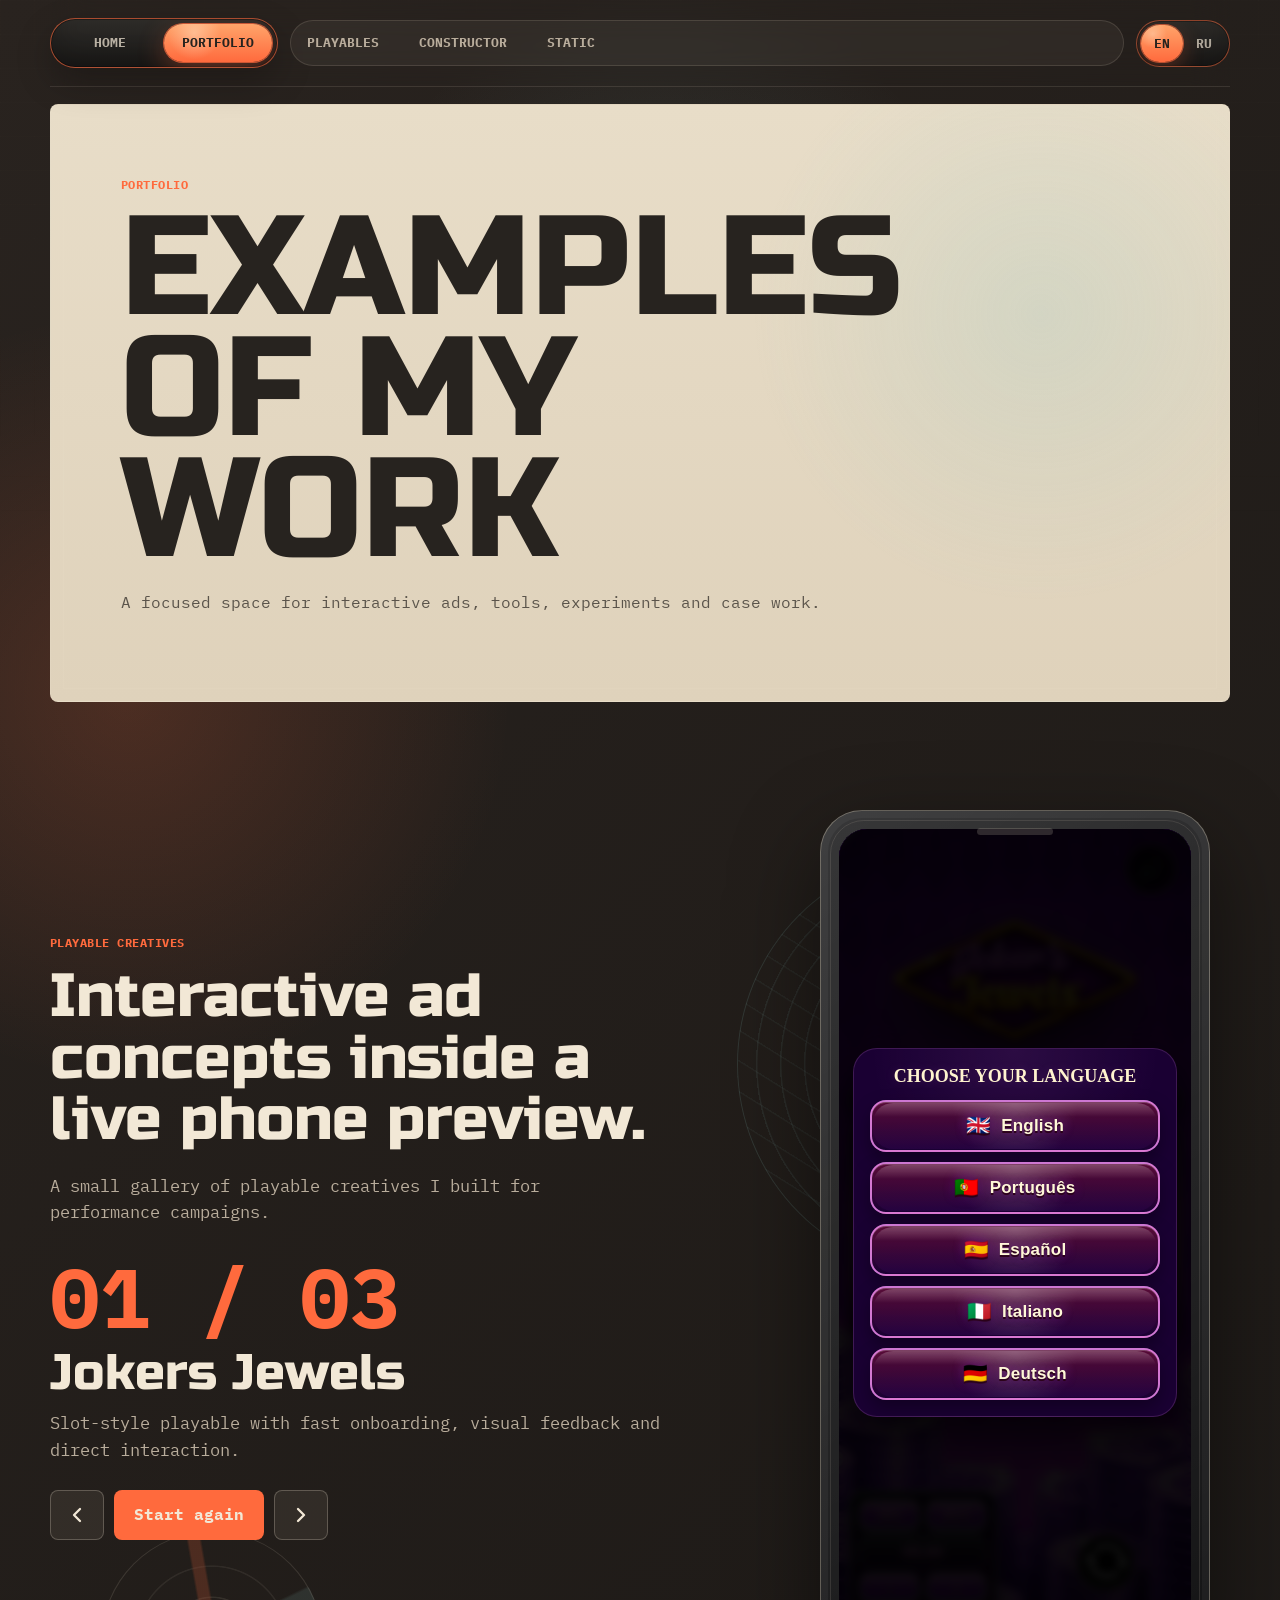
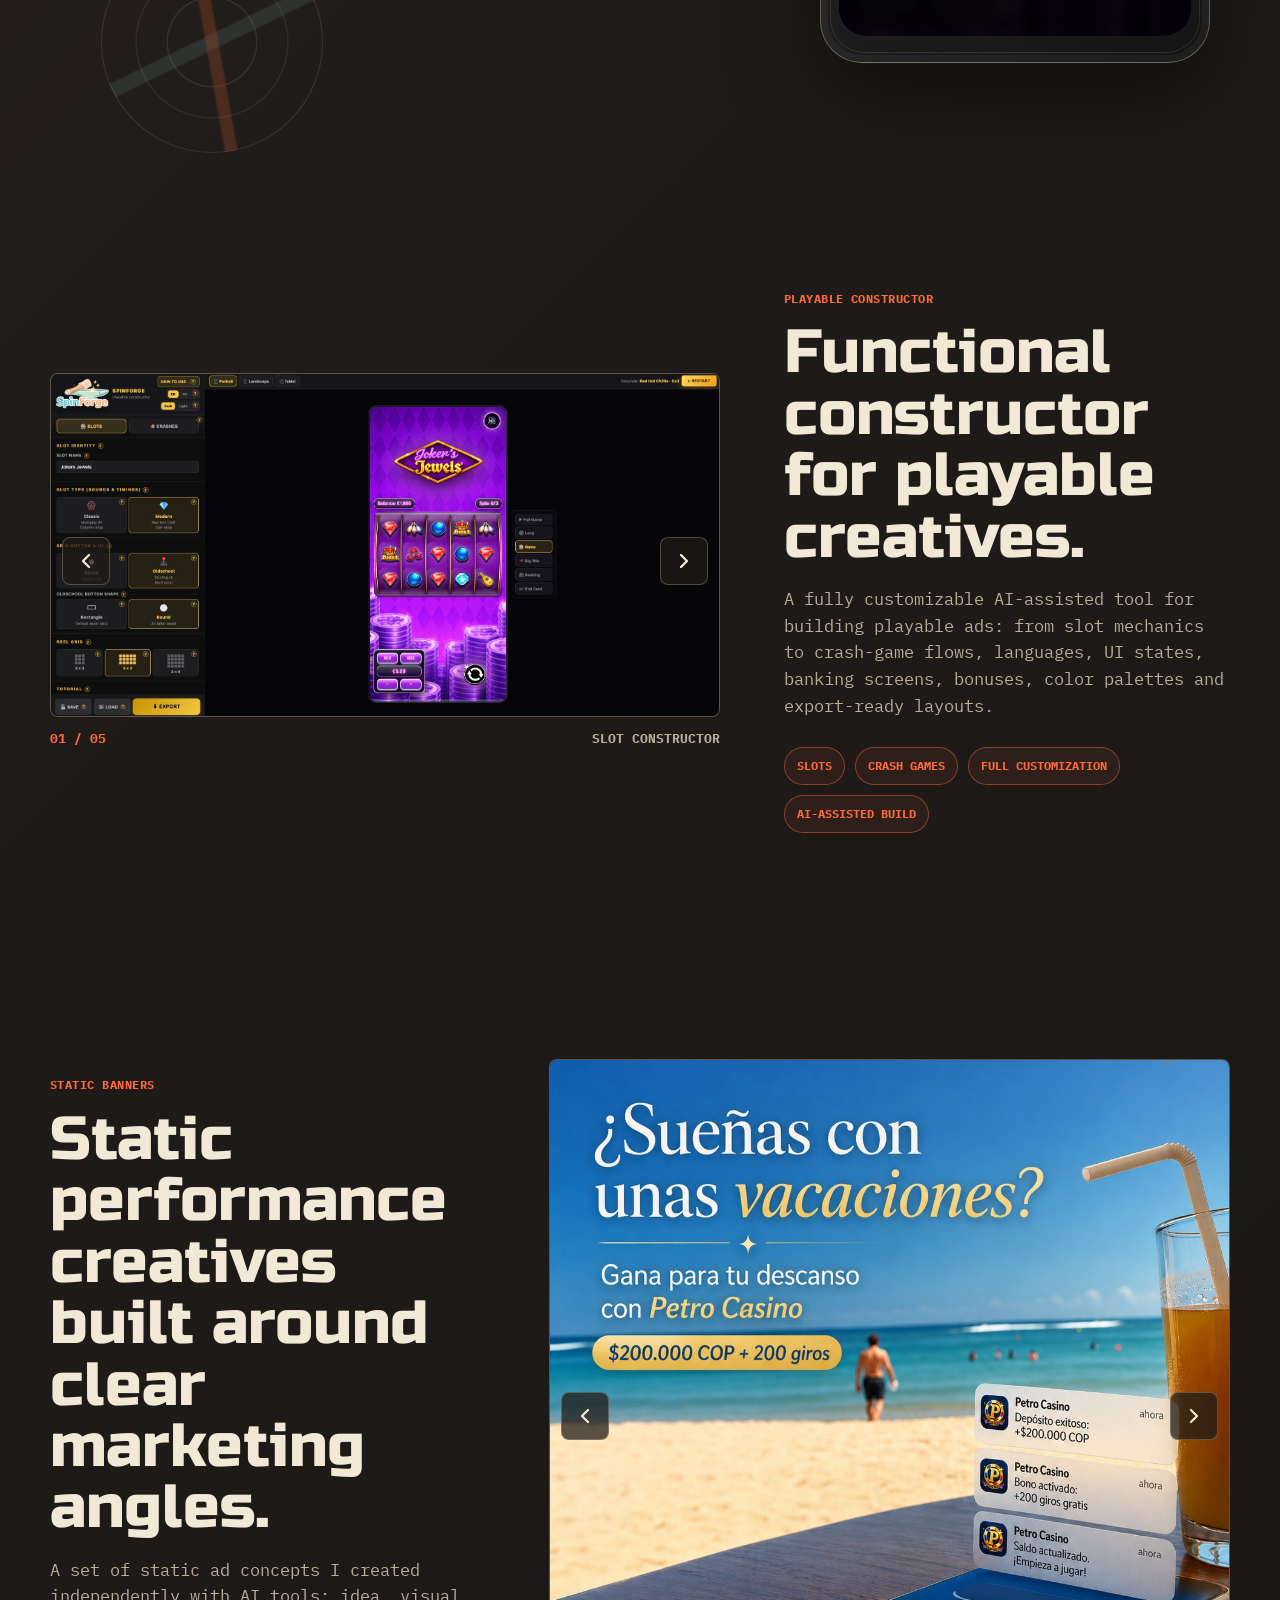
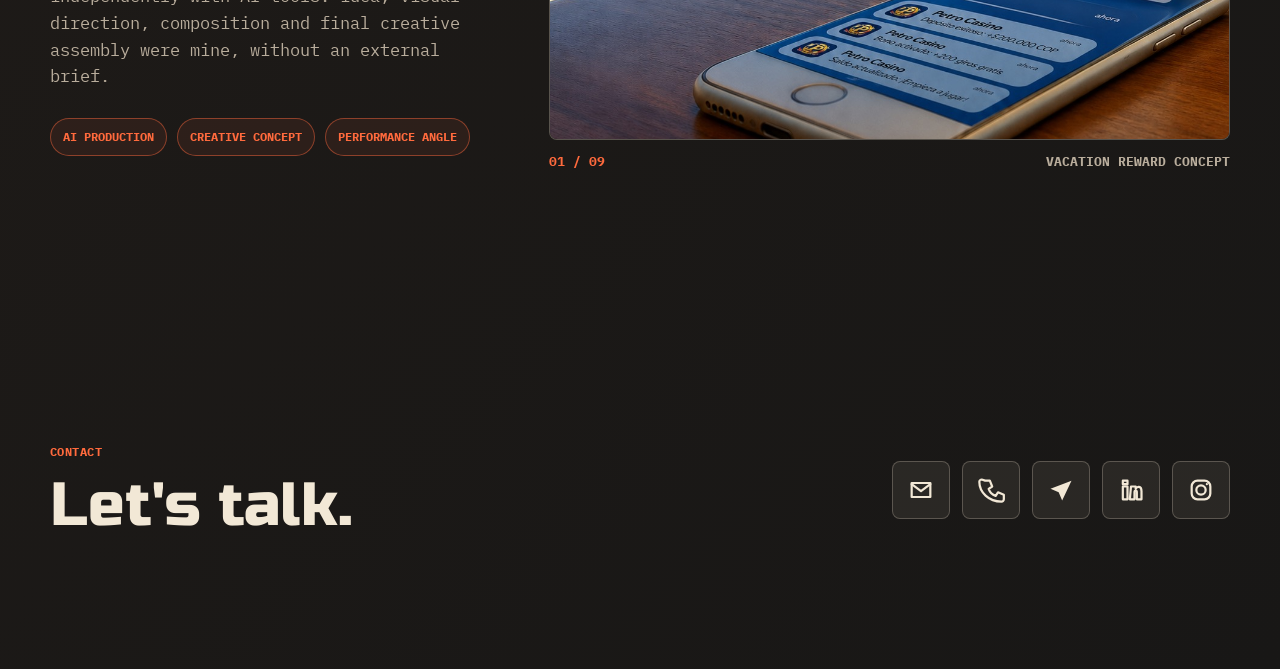
==== commit 3ac4dfd6: "Add files via upload" ====
--- a/resume-site/portfolio.html
+++ b/resume-site/portfolio.html
@@ -18,6 +18,7 @@
       rel="stylesheet"
     />
     <link rel="stylesheet" href="./styles.css" />
+    <script defer src="/_vercel/insights/script.js"></script>
   </head>
   <body>
     <div class="grain" aria-hidden="true"></div>
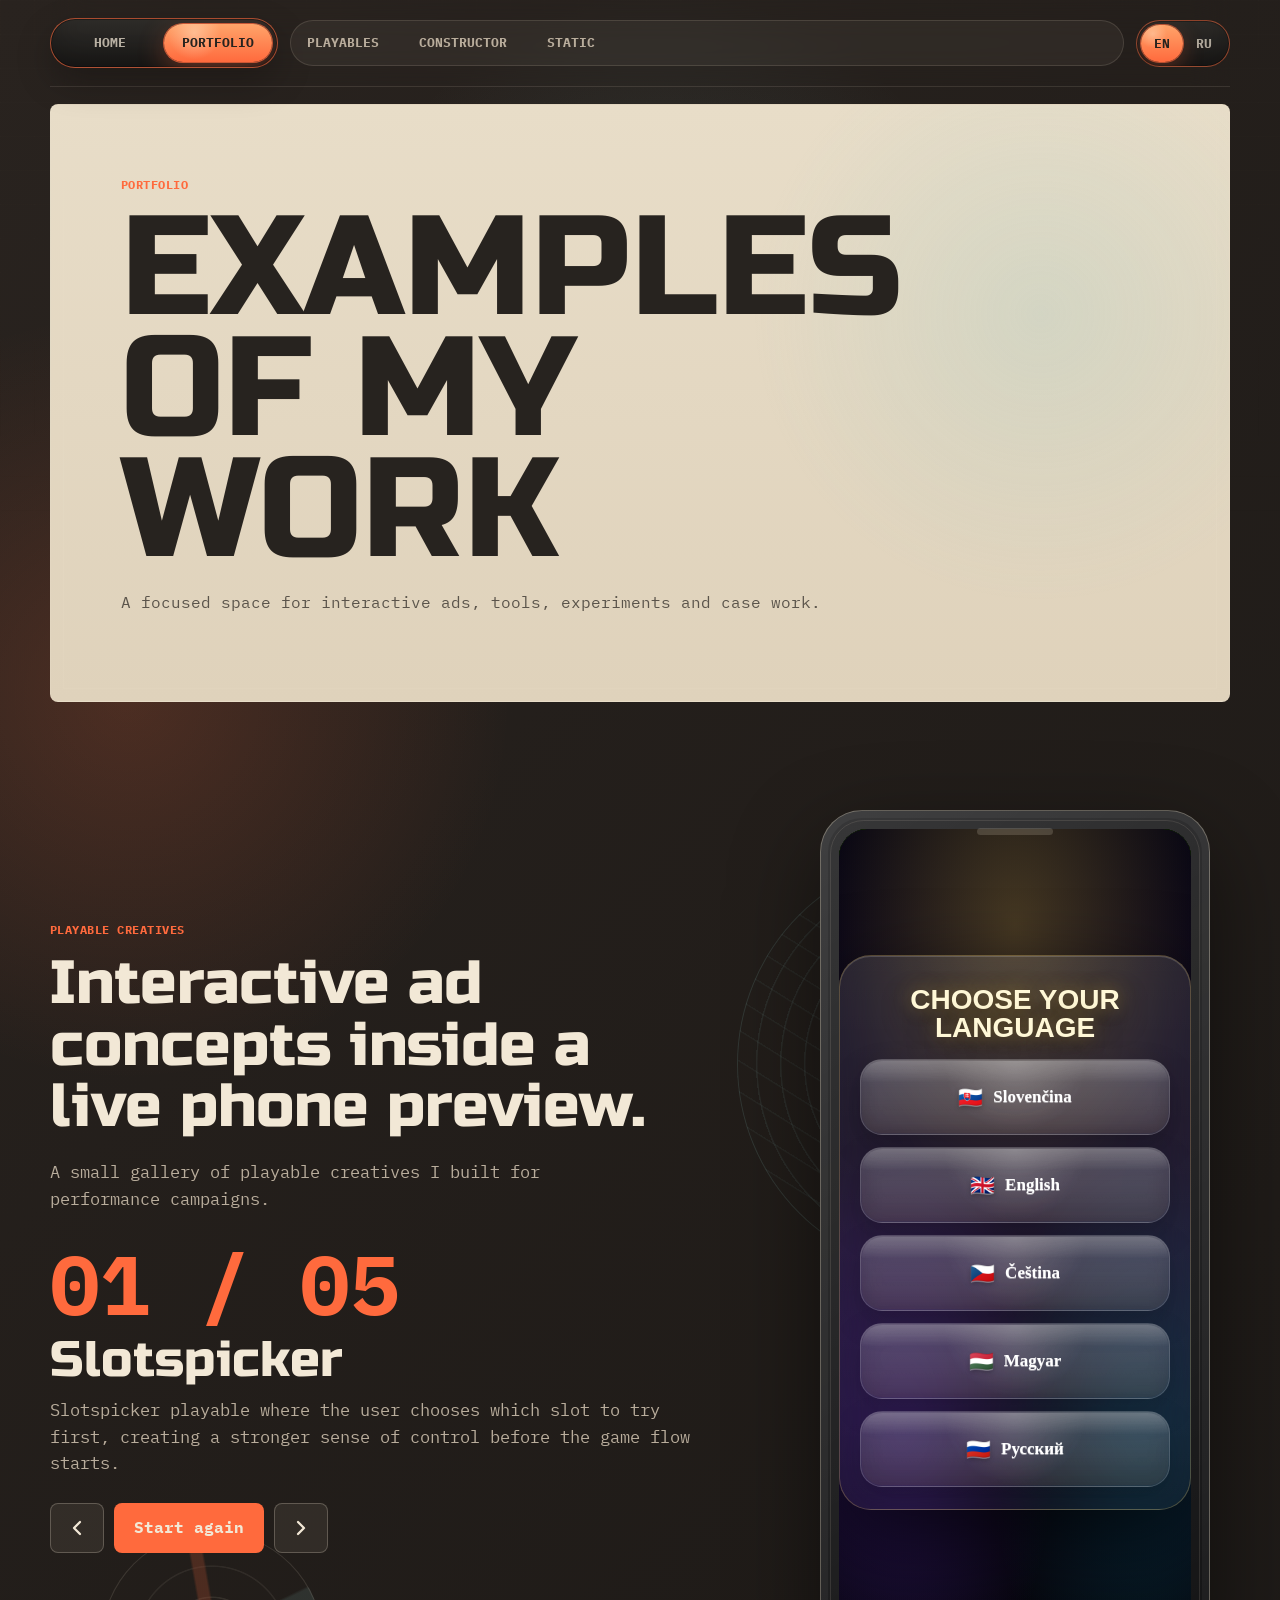
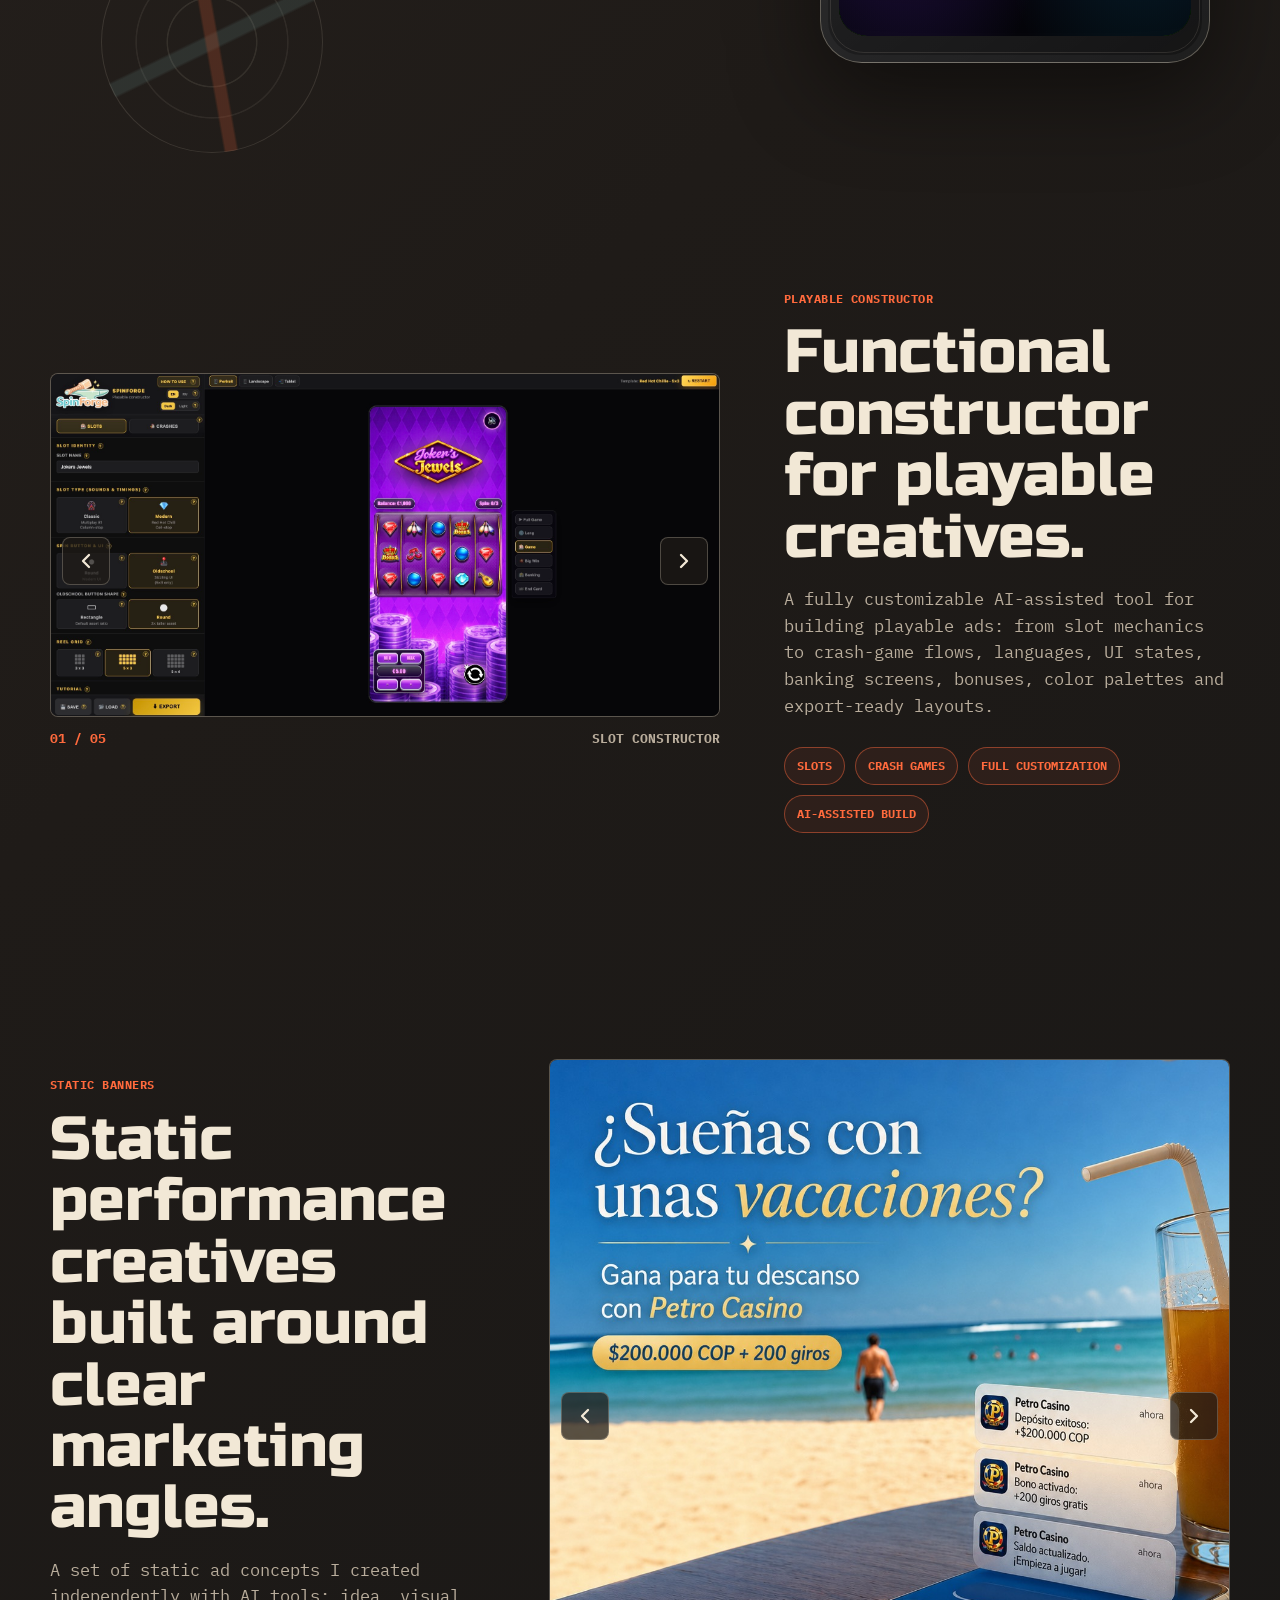
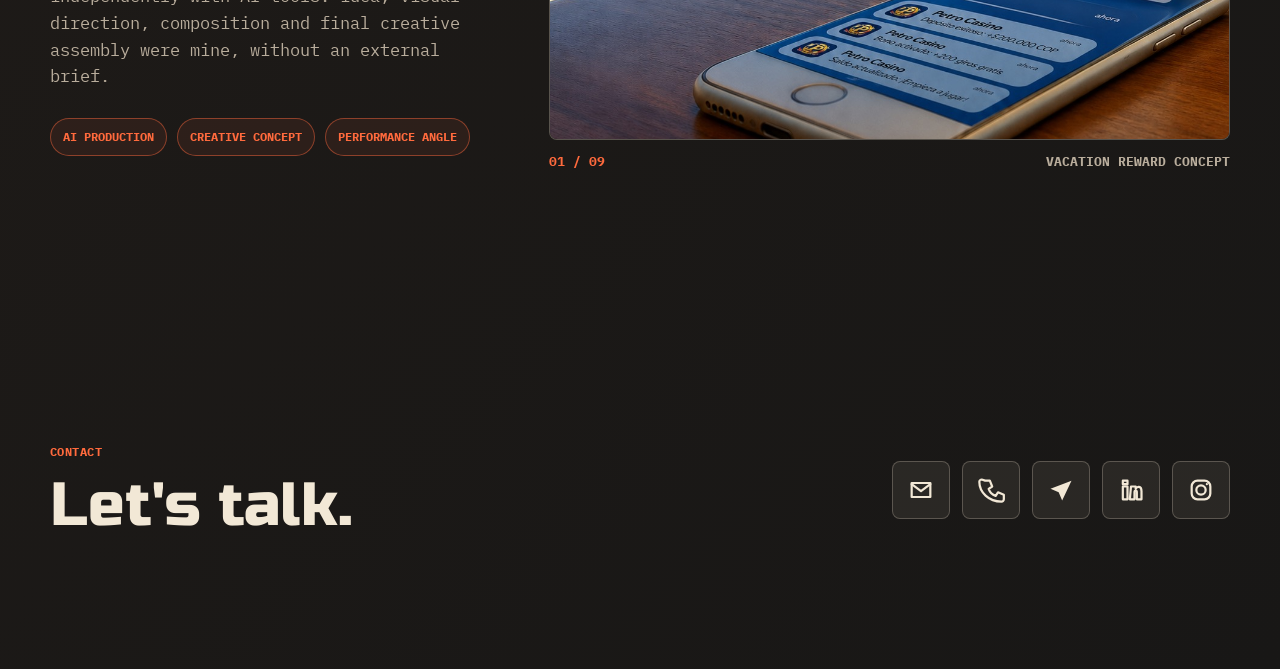
==== commit 306027a9: "Add files via upload" ====
--- a/resume-site/portfolio.html
+++ b/resume-site/portfolio.html
@@ -55,10 +55,10 @@
             <p class="playable-intro" data-i18n="playables.body">
               A small gallery of playable creatives I built for performance campaigns.
             </p>
-            <p class="playable-count" data-playable-count>01 / 03</p>
-            <h3 data-playable-title>Jokers Jewels</h3>
-            <p data-playable-description data-i18n="playables.description.one">
-              Slot-style playable with fast onboarding, visual feedback and direct interaction.
+            <p class="playable-count" data-playable-count>01 / 05</p>
+            <h3 data-playable-title>Slotspicker</h3>
+            <p data-playable-description data-i18n="playables.description.slotspicker">
+              Slotspicker playable where the user chooses which slot to try first, creating a stronger sense of control before the game flow starts.
             </p>
             <div class="playable-actions">
               <button class="playable-arrow" type="button" data-playable-prev aria-label="Previous creative">
@@ -75,7 +75,7 @@
             <iframe
               class="playable-frame"
               data-playable-frame
-              src="./playables/1.html"
+              src="./playables/4.html"
               title="Playable creative preview"
               loading="lazy"
               allow="autoplay; clipboard-write"
